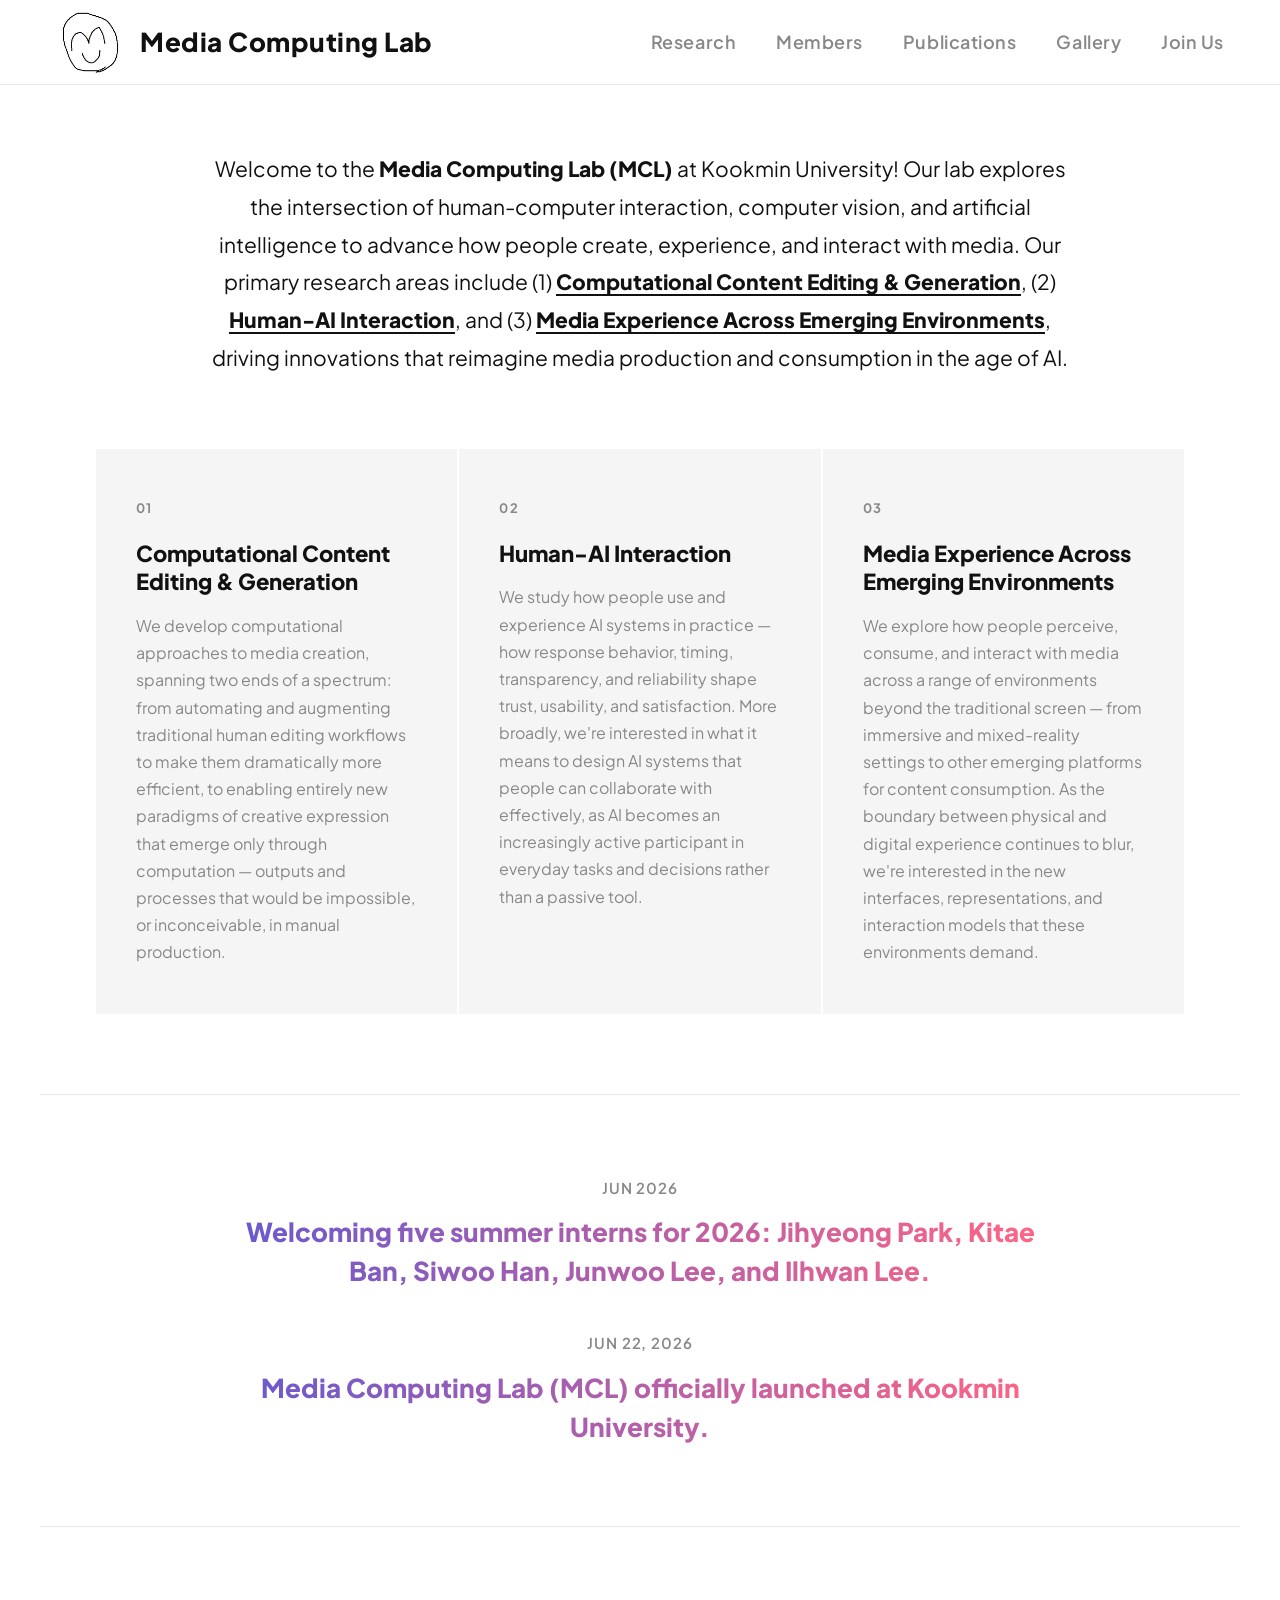
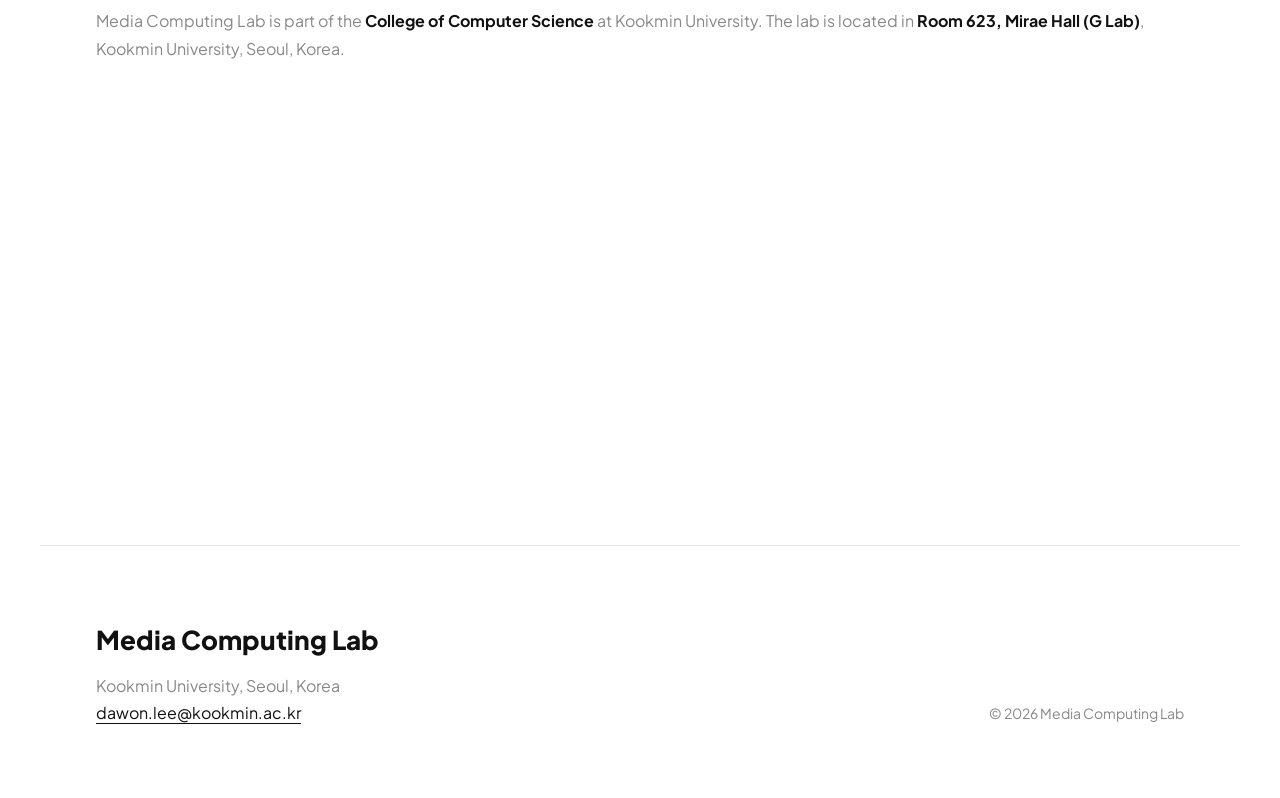
==== index.html @ 11001d32 "Revise welcome text and restructure research sections Updated the welcome text and research sections" ====
<!DOCTYPE html>
<html lang="en">
  <head>
      <meta charset="UTF-8">
      <meta name="viewport" content="width=device-width, initial-scale=1.0">
      <title>Media Computing Lab</title>
        <link rel="preconnect" href="https://fonts.googleapis.com">
        <link rel="preconnect" href="https://fonts.gstatic.com" crossorigin>
        <link href="https://fonts.googleapis.com/css2?family=Plus+Jakarta+Sans:ital,wght@0,300;0,400;0,500;0,700;0,800;1,400&display=swap" rel="stylesheet">
        <link rel="stylesheet" href="styles.css">
      </head>
      <body>

        <nav>
            <a href="index.html" class="nav-logo"><img src="logo.png" alt="Media Computing Lab logo">Media Computing Lab</a>
                <ul class="nav-links">
                      <li><a href="index.html">Research</a></li>
                          <li><a href="members.html">Members</a></li>
                              <li><a href="publications.html">Publications</a></li>
                                  <li><a href="gallery.html">Gallery</a></li>
                                      <li><a href="join.html">Join Us</a></li>
                                        </ul>
                                      </nav>
                                      
                                      <!-- RESEARCH -->
                                      <section id="research">
                                        <p class="welcome-text">Welcome to the <strong>Media Computing Lab (MCL)</strong> at Kookmin University! Our lab explores the intersection of human-computer interaction, computer vision, and artificial intelligence to advance how people create, experience, and interact with media. Our primary research areas include (1) <span class="area-title">Computational Content Editing &amp; Generation</span>, (2) <span class="area-title">Human-AI Interaction</span>, and (3) <span class="area-title">Media Experience Across Emerging Environments</span>, driving innovations that reimagine media production and consumption in the age of AI.</p>
                                          <div class="research-grid">
                                              <div class="research-card">
                                                    <p class="research-num">01</p>
                                                    <h2 class="research-title">Computational Content Editing &amp; Generation</h2>
                                                          <p class="research-desc">We develop computational approaches to media creation, spanning two ends of a spectrum: from automating and augmenting traditional human editing workflows to make them dramatically more efficient, to enabling entirely new paradigms of creative expression that emerge only through computation — outputs and processes that would be impossible, or inconceivable, in manual production.</p>
                                                        </div>
                                                        <div class="research-card">
                                                              <p class="research-num">02</p>
                                                              <h2 class="research-title">Human-AI Interaction</h2>
                                                                    <p class="research-desc">We study how people use and experience AI systems in practice — how response behavior, timing, transparency, and reliability shape trust, usability, and satisfaction. More broadly, we're interested in what it means to design AI systems that people can collaborate with effectively, as AI becomes an increasingly active participant in everyday tasks and decisions rather than a passive tool.</p>
                                                                  </div>
                                                                  <div class="research-card">
                                                                        <p class="research-num">03</p>
                                                                        <h2 class="research-title">Media Experience Across Emerging Environments</h2>
                                                                              <p class="research-desc">We explore how people perceive, consume, and interact with media across a range of environments beyond the traditional screen — from immersive and mixed-reality settings to other emerging platforms for content consumption. As the boundary between physical and digital experience continues to blur, we're interested in the new interfaces, representations, and interaction models that these environments demand.</p>
                                                                            </div>
                                                                          </div>
                                                                        </section>
                                                                        
                                                                        <!-- NEWS -->
                                                                        <section id="news">
                                                                          <ul class="news-list">
                                                                              <li class="news-item">
                                                                                <span class="news-date">Jun 2026</span>
                                                                                      <p class="news-text gradient-text">Welcoming five summer interns for 2026: Jihyeong Park, Kitae Ban, Siwoo Han, Junwoo Lee, and Ilhwan Lee.</p>
                                                                                    </li>
                                                                                    <li class="news-item">
                                                                                      <span class="news-date">Jun 22, 2026</span>
                                                                                            <p class="news-text gradient-text">Media Computing Lab (MCL) officially launched at Kookmin University.</p>
                                                                                          </li>
                                                                                        </ul>
                                                                                      </section>
                                                                                      
                                                                                      <!-- LAB INFO / MAP -->
                                                                                      <section id="lab-info">
                                                                                        <p class="lab-info-text">Media Computing Lab is part of the <strong>College of Computer Science</strong> at Kookmin University. The lab is located in <strong>Room 623, Mirae Hall (G Lab)</strong>, Kookmin University, Seoul, Korea.</p>
                                                                                          <iframe class="lab-map" src="https://www.google.com/maps?q=Kookmin+University+Mirae+Hall,+Seoul&amp;output=embed" loading="lazy" referrerpolicy="no-referrer-when-downgrade"></iframe>
                                                                                        </section>
                                                                                        
                                                                                        <!-- FOOTER / CONTACT -->
                                                                                        <footer id="contact">
                                                                                          <div class="footer-left">
                                                                                            <h2>Media Computing Lab</h2>
                                                                                                <p>Kookmin University, Seoul, Korea<br>
                                                                                                    <a href="mailto:dawon.lee@kookmin.ac.kr">dawon.lee@kookmin.ac.kr</a></p>
                                                                                                  </div>
                                                                                                  <div class="footer-right">
                                                                                                    <p>© 2026 Media Computing Lab</p>
                                                                                                      </div>
                                                                                                    </footer>
                                                                                                    
                                                                                                    </body>
                                                                                                    </html>
                                                                                                    </p></p></h2></strong></strong></li></li>
        </nav>
      </body></title>
  </head>
---- styles.css ----
*, *::before, *::after { box-sizing: border-box; margin: 0; padding: 0; }

:root {
          --black: #111;
          --gray: #888;
          --light-gray: #f5f5f5;
          --border: #e8e8e8;
          --white: #fff;
          --grad: linear-gradient(90deg, #6a5acd, #ff6584);
}

html { scroll-behavior: smooth; }

body {
          font-family: 'Plus Jakarta Sans', sans-serif;
          color: var(--black);
          background: var(--white);
          font-size: 18px;
          line-height: 1.7;
}

hr {
          border: none;
          border-top: 1px solid var(--border);
          margin: 0;
}

.gradient-text {
          background: var(--grad);
          -webkit-background-clip: text;
          background-clip: text;
          color: transparent;
}

/* NAV */
nav {
          position: fixed;
          top: 0; left: 0; right: 0;
          z-index: 100;
          background: rgba(255,255,255,0.92);
          backdrop-filter: blur(8px);
          border-bottom: 1px solid var(--border);
          padding: 8px 56px;
          display: flex;
          align-items: center;
          justify-content: space-between;
}

.nav-logo {
          display: flex;
          align-items: center;
          gap: 16px;
          font-weight: 800;
          font-size: 26px;
          letter-spacing: 0.02em;
          text-decoration: none;
          color: var(--black);
}

.nav-logo img {
          height: 68px;
          width: 68px;
          object-fit: contain;
          display: block;
}

.nav-links {
          display: flex;
          gap: 40px;
          list-style: none;
}

.nav-links a {
          text-decoration: none;
          color: var(--gray);
          font-size: 18px;
          font-weight: 600;
          letter-spacing: 0.03em;
          transition: color 0.2s;
}

.nav-links a:hover { color: var(--black); }

/* SECTIONS */
section {
          padding: 80px 56px;
          max-width: 1200px;
          margin: 0 auto;
}

section:first-of-type { padding-top: 150px; }

.section-label {
          font-size: 13px;
          font-weight: 700;
          letter-spacing: 0.14em;
          color: var(--gray);
          text-transform: uppercase;
          margin-bottom: 48px;
}

/* RESEARCH / WELCOME */
.welcome-text {
          font-size: 21px;
          color: var(--black);
          line-height: 1.8;
          max-width: 860px;
          margin: 0 auto 72px;
          text-align: center;
}

.welcome-text strong { font-weight: 800; }
.welcome-text .area-title { font-weight: 800; text-decoration: underline; text-underline-offset: 4px; }

.research-grid {
          display: grid;
          grid-template-columns: repeat(3, 1fr);
          gap: 2px;
}

.research-card {
          background: var(--light-gray);
          padding: 48px 40px;
}

.research-num {
          font-size: 13px;
          font-weight: 700;
          color: var(--gray);
          letter-spacing: 0.1em;
          margin-bottom: 20px;
}

.research-title {
          font-size: 22px;
          font-weight: 800;
          line-height: 1.3;
          margin-bottom: 16px;
}

.research-desc {
          font-size: 16px;
          color: var(--gray);
          line-height: 1.7;
}

/* NEWS */
#news { border-top: 1px solid var(--border); text-align: center; }

.news-list {
          list-style: none;
          display: flex;
          flex-direction: column;
          align-items: center;
          gap: 40px;
}

.news-item {
          max-width: 800px;
}

.news-date {
          display: block;
          color: var(--gray);
          font-size: 15px;
          font-weight: 600;
          letter-spacing: 0.06em;
          text-transform: uppercase;
          margin-bottom: 12px;
}

.news-text {
          font-size: 26px;
          font-weight: 800;
          line-height: 1.5;
}

/* PUBLICATIONS */
#publications { border-top: 1px solid var(--border); }

.pub-list { display: flex; flex-direction: column; gap: 0; }

.pub-item {
          display: grid;
          grid-template-columns: 300px 1fr;
          gap: 48px;
          padding: 48px 0;
          border-bottom: 1px solid var(--border);
          align-items: start;
}

.pub-img {
          width: 300px;
          height: 190px;
          object-fit: cover;
          background: var(--light-gray);
          display: block;
}

.pub-img-placeholder {
          width: 300px;
          height: 190px;
          background: var(--light-gray);
}

.pub-title {
          font-size: 21px;
          font-weight: 700;
          line-height: 1.4;
          margin-bottom: 12px;
}

.pub-title a {
          text-decoration: none;
          color: var(--black);
}

.pub-title a:hover { text-decoration: underline; }

.pub-authors {
          font-size: 16px;
          color: var(--gray);
          margin-bottom: 16px;
}

.pub-authors strong { color: var(--black); font-weight: 600; }

.pub-venue {
          font-size: 15px;
          font-weight: 800;
          letter-spacing: 0.06em;
          text-transform: uppercase;
          margin-bottom: 12px;
}

.pub-links { display: flex; gap: 12px; }

.pub-link {
          font-size: 14px;
          font-weight: 600;
          letter-spacing: 0.04em;
          color: var(--black);
          text-decoration: none;
          border-bottom: 1px solid var(--black);
          padding-bottom: 1px;
}

.pub-link:hover { opacity: 0.5; }

/* MEMBERS */
#members { border-top: 1px solid var(--border); }

.members-section-title {
          font-size: 15px;
          font-weight: 700;
          letter-spacing: 0.1em;
          text-transform: uppercase;
          color: var(--gray);
          margin-bottom: 32px;
}

.pi-card {
          display: flex;
          gap: 32px;
          align-items: flex-start;
          margin-bottom: 56px;
}

.member-photo {
          width: 160px;
          aspect-ratio: 1;
          background: var(--light-gray);
          flex-shrink: 0;
}

.member-photo img {
          width: 100%;
          height: 100%;
          object-fit: cover;
}

.pi-info .member-name { font-size: 24px; }
.pi-info .member-role { font-size: 16px; margin-bottom: 10px; }

.member-name {
          font-size: 18px;
          font-weight: 700;
          margin-bottom: 4px;
}

.member-role {
          font-size: 14px;
          color: var(--gray);
          margin-bottom: 8px;
}

.member-keyword {
          display: inline-block;
          font-size: 12px;
          font-weight: 700;
          letter-spacing: 0.04em;
          text-transform: uppercase;
          color: var(--black);
          background: var(--light-gray);
          padding: 4px 10px;
          margin-bottom: 10px;
}

.member-links {
          display: flex;
          flex-wrap: wrap;
          gap: 12px;
          font-size: 13px;
}

.member-links a {
          color: var(--black);
          text-decoration: none;
          border-bottom: 1px solid var(--black);
}

.member-links a:hover { opacity: 0.5; }

.members-hr { margin: 56px 0; }

.students-grid {
          display: grid;
          grid-template-columns: repeat(auto-fill, minmax(220px, 1fr));
          gap: 40px;
}

/* RECRUITING */
#recruiting { border-top: 1px solid var(--border); }

.recruit-text {
          font-size: 22px;
          line-height: 1.8;
          max-width: 700px;
}

.recruit-text a {
          color: var(--black);
          font-weight: 700;
          text-decoration: none;
          border-bottom: 2px solid var(--black);
}

.recruit-text a:hover { opacity: 0.5; }

/* GALLERY (event-based, centered) */
#gallery { border-top: 1px solid var(--border); }

.gallery-event {
          text-align: center;
          padding: 64px 0;
}

.gallery-event:first-child { padding-top: 0; }

.gallery-event-title {
          font-size: 26px;
          font-weight: 800;
          margin-bottom: 32px;
}

.gallery-event-photos {
          display: flex;
          justify-content: center;
          flex-wrap: wrap;
          gap: 16px;
          margin-bottom: 28px;
}

.gallery-event-photo {
          width: 260px;
          height: 190px;
          background: var(--light-gray);
          overflow: hidden;
}

.gallery-event-photo img {
          width: 100%;
          height: 100%;
          object-fit: cover;
          display: block;
}

.gallery-event-desc {
          font-size: 15px;
          color: var(--gray);
          max-width: 640px;
          margin: 0 auto;
          line-height: 1.7;
}

/* LAB INFO / MAP */
#lab-info { border-top: 1px solid var(--border); }

.lab-info-text {
          font-size: 16px;
          color: var(--gray);
          line-height: 1.8;
          margin-bottom: 32px;
}

.lab-info-text strong { color: var(--black); }

.lab-map {
          width: 100%;
          height: 360px;
          border: none;
          filter: grayscale(20%);
}

/* CONTACT / FOOTER */
footer {
          border-top: 1px solid var(--border);
          padding: 72px 56px;
          display: flex;
          justify-content: space-between;
          align-items: flex-end;
          max-width: 1200px;
          margin: 0 auto;
}

.footer-left h2 {
          font-size: 26px;
          font-weight: 800;
          margin-bottom: 10px;
}

.footer-left p {
          font-size: 16px;
          color: var(--gray);
          line-height: 1.7;
}

.footer-left a {
          color: var(--black);
          text-decoration: none;
          border-bottom: 1px solid var(--black);
}

.footer-right {
          font-size: 14px;
          color: var(--gray);
          text-align: right;
}

@media (max-width: 900px) {
          nav { padding: 6px 24px; }
          .nav-logo img { height: 52px; width: 52px; }
          .nav-logo { font-size: 20px; }
          .nav-links { gap: 20px; }
          .nav-links a { font-size: 15px; }
          section { padding: 64px 24px; }
          section:first-of-type { padding-top: 110px; }
          .research-grid { grid-template-columns: 1fr; }
          .pub-item { grid-template-columns: 1fr; }
          .pub-img, .pub-img-placeholder { width: 100%; height: 200px; }
          .pi-card { flex-direction: column; }
          .students-grid { grid-template-columns: repeat(2, 1fr); }
          .gallery-event-photo { width: 100%; max-width: 320px; height: 220px; }
          footer { flex-direction: column; gap: 24px; align-items: flex-start; }
          .footer-right { text-align: left; }
}
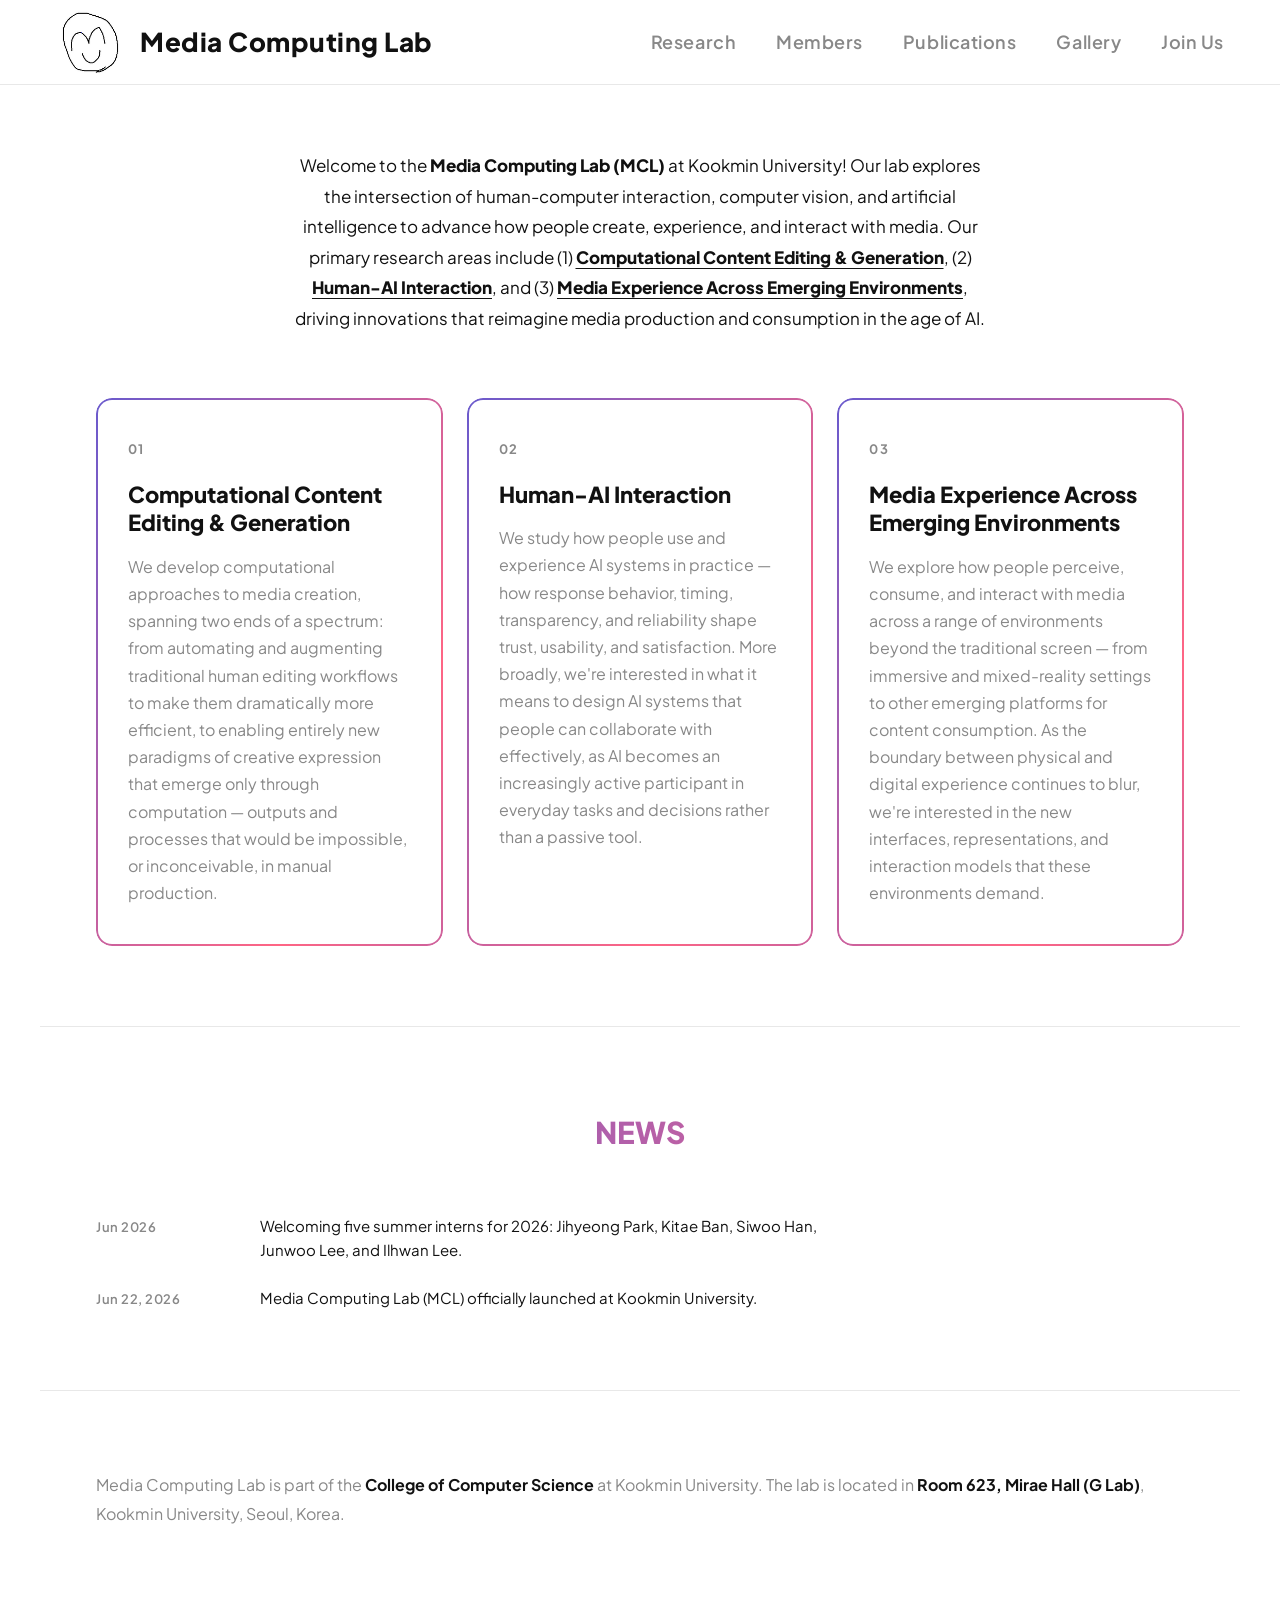
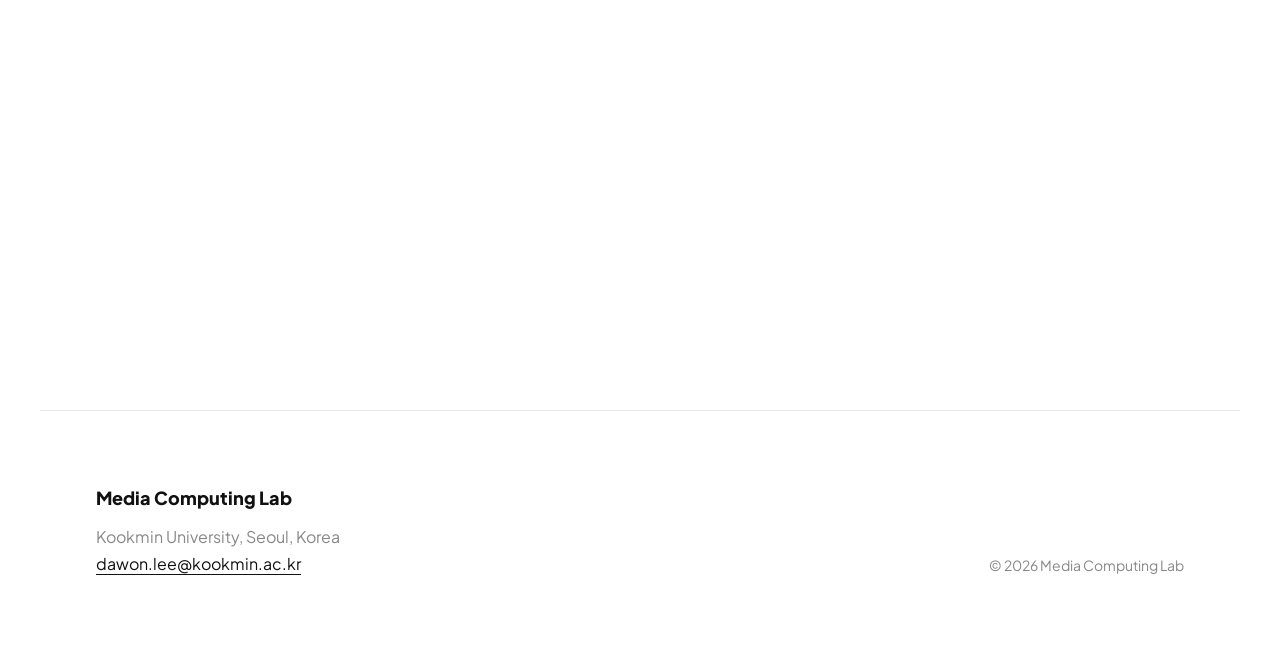
==== commit 834242d6: "Refactor navigation and update content structure" ====
--- a/index.html
+++ b/index.html
@@ -13,72 +13,77 @@
 
         <nav>
             <a href="index.html" class="nav-logo"><img src="logo.png" alt="Media Computing Lab logo">Media Computing Lab</a>
-                <ul class="nav-links">
-                      <li><a href="index.html">Research</a></li>
-                          <li><a href="members.html">Members</a></li>
-                              <li><a href="publications.html">Publications</a></li>
-                                  <li><a href="gallery.html">Gallery</a></li>
-                                      <li><a href="join.html">Join Us</a></li>
-                                        </ul>
-                                      </nav>
-                                      
-                                      <!-- RESEARCH -->
-                                      <section id="research">
-                                        <p class="welcome-text">Welcome to the <strong>Media Computing Lab (MCL)</strong> at Kookmin University! Our lab explores the intersection of human-computer interaction, computer vision, and artificial intelligence to advance how people create, experience, and interact with media. Our primary research areas include (1) <span class="area-title">Computational Content Editing &amp; Generation</span>, (2) <span class="area-title">Human-AI Interaction</span>, and (3) <span class="area-title">Media Experience Across Emerging Environments</span>, driving innovations that reimagine media production and consumption in the age of AI.</p>
-                                          <div class="research-grid">
-                                              <div class="research-card">
-                                                    <p class="research-num">01</p>
-                                                    <h2 class="research-title">Computational Content Editing &amp; Generation</h2>
-                                                          <p class="research-desc">We develop computational approaches to media creation, spanning two ends of a spectrum: from automating and augmenting traditional human editing workflows to make them dramatically more efficient, to enabling entirely new paradigms of creative expression that emerge only through computation — outputs and processes that would be impossible, or inconceivable, in manual production.</p>
-                                                        </div>
-                                                        <div class="research-card">
-                                                              <p class="research-num">02</p>
-                                                              <h2 class="research-title">Human-AI Interaction</h2>
-                                                                    <p class="research-desc">We study how people use and experience AI systems in practice — how response behavior, timing, transparency, and reliability shape trust, usability, and satisfaction. More broadly, we're interested in what it means to design AI systems that people can collaborate with effectively, as AI becomes an increasingly active participant in everyday tasks and decisions rather than a passive tool.</p>
-                                                                  </div>
-                                                                  <div class="research-card">
-                                                                        <p class="research-num">03</p>
-                                                                        <h2 class="research-title">Media Experience Across Emerging Environments</h2>
-                                                                              <p class="research-desc">We explore how people perceive, consume, and interact with media across a range of environments beyond the traditional screen — from immersive and mixed-reality settings to other emerging platforms for content consumption. As the boundary between physical and digital experience continues to blur, we're interested in the new interfaces, representations, and interaction models that these environments demand.</p>
-                                                                            </div>
-                                                                          </div>
-                                                                        </section>
-                                                                        
-                                                                        <!-- NEWS -->
-                                                                        <section id="news">
-                                                                          <ul class="news-list">
-                                                                              <li class="news-item">
-                                                                                <span class="news-date">Jun 2026</span>
-                                                                                      <p class="news-text gradient-text">Welcoming five summer interns for 2026: Jihyeong Park, Kitae Ban, Siwoo Han, Junwoo Lee, and Ilhwan Lee.</p>
-                                                                                    </li>
-                                                                                    <li class="news-item">
-                                                                                      <span class="news-date">Jun 22, 2026</span>
-                                                                                            <p class="news-text gradient-text">Media Computing Lab (MCL) officially launched at Kookmin University.</p>
-                                                                                          </li>
-                                                                                        </ul>
-                                                                                      </section>
-                                                                                      
-                                                                                      <!-- LAB INFO / MAP -->
-                                                                                      <section id="lab-info">
-                                                                                        <p class="lab-info-text">Media Computing Lab is part of the <strong>College of Computer Science</strong> at Kookmin University. The lab is located in <strong>Room 623, Mirae Hall (G Lab)</strong>, Kookmin University, Seoul, Korea.</p>
-                                                                                          <iframe class="lab-map" src="https://www.google.com/maps?q=Kookmin+University+Mirae+Hall,+Seoul&amp;output=embed" loading="lazy" referrerpolicy="no-referrer-when-downgrade"></iframe>
-                                                                                        </section>
-                                                                                        
-                                                                                        <!-- FOOTER / CONTACT -->
-                                                                                        <footer id="contact">
-                                                                                          <div class="footer-left">
-                                                                                            <h2>Media Computing Lab</h2>
-                                                                                                <p>Kookmin University, Seoul, Korea<br>
-                                                                                                    <a href="mailto:dawon.lee@kookmin.ac.kr">dawon.lee@kookmin.ac.kr</a></p>
-                                                                                                  </div>
-                                                                                                  <div class="footer-right">
-                                                                                                    <p>© 2026 Media Computing Lab</p>
-                                                                                                      </div>
-                                                                                                    </footer>
-                                                                                                    
-                                                                                                    </body>
-                                                                                                    </html>
-                                                                                                    </p></p></h2></strong></strong></li></li>
+                <button class="nav-toggle" id="navToggle" aria-label="Toggle menu">
+                      <span></span><span></span><span></span>
+                        </button>
+                        <ul class="nav-links" id="navLinks">
+                          <li><a href="index.html">Research</a></li>
+                              <li><a href="members.html">Members</a></li>
+                                  <li><a href="publications.html">Publications</a></li>
+                                      <li><a href="gallery.html">Gallery</a></li>
+                                          <li><a href="join.html">Join Us</a></li>
+                                            </ul>
+                                          </nav>
+                                          
+                                          <!-- RESEARCH -->
+                                          <section id="research">
+                                            <p class="welcome-text">Welcome to the <strong>Media Computing Lab (MCL)</strong> at Kookmin University! Our lab explores the intersection of human-computer interaction, computer vision, and artificial intelligence to advance how people create, experience, and interact with media. Our primary research areas include (1) <span class="area-title">Computational Content Editing &amp; Generation</span>, (2) <span class="area-title">Human-AI Interaction</span>, and (3) <span class="area-title">Media Experience Across Emerging Environments</span>, driving innovations that reimagine media production and consumption in the age of AI.</p>
+                                              <div class="research-grid">
+                                                  <div class="research-card">
+                                                        <p class="research-num">01</p>
+                                                        <h2 class="research-title">Computational Content Editing &amp; Generation</h2>
+                                                              <p class="research-desc">We develop computational approaches to media creation, spanning two ends of a spectrum: from automating and augmenting traditional human editing workflows to make them dramatically more efficient, to enabling entirely new paradigms of creative expression that emerge only through computation — outputs and processes that would be impossible, or inconceivable, in manual production.</p>
+                                                            </div>
+                                                            <div class="research-card">
+                                                                  <p class="research-num">02</p>
+                                                                  <h2 class="research-title">Human-AI Interaction</h2>
+                                                                        <p class="research-desc">We study how people use and experience AI systems in practice — how response behavior, timing, transparency, and reliability shape trust, usability, and satisfaction. More broadly, we're interested in what it means to design AI systems that people can collaborate with effectively, as AI becomes an increasingly active participant in everyday tasks and decisions rather than a passive tool.</p>
+                                                                      </div>
+                                                                      <div class="research-card">
+                                                                            <p class="research-num">03</p>
+                                                                            <h2 class="research-title">Media Experience Across Emerging Environments</h2>
+                                                                                  <p class="research-desc">We explore how people perceive, consume, and interact with media across a range of environments beyond the traditional screen — from immersive and mixed-reality settings to other emerging platforms for content consumption. As the boundary between physical and digital experience continues to blur, we're interested in the new interfaces, representations, and interaction models that these environments demand.</p>
+                                                                                </div>
+                                                                              </div>
+                                                                            </section>
+                                                                            
+                                                                            <!-- NEWS -->
+                                                                            <section id="news">
+                                                                              <p class="news-title gradient-text">NEWS</p>
+                                                                              <ul class="news-list">
+                                                                                  <li class="news-item">
+                                                                                    <span class="news-date">Jun 2026</span>
+                                                                                          <span class="news-text">Welcoming five summer interns for 2026: Jihyeong Park, Kitae Ban, Siwoo Han, Junwoo Lee, and Ilhwan Lee.</span>
+                                                                                              </li>
+                                                                                              <li class="news-item">
+                                                                                                <span class="news-date">Jun 22, 2026</span>
+                                                                                                      <span class="news-text">Media Computing Lab (MCL) officially launched at Kookmin University.</span>
+                                                                                                          </li>
+                                                                                                        </ul>
+                                                                                                      </section>
+                                                                                                      
+                                                                                                      <!-- LAB INFO / MAP -->
+                                                                                                      <section id="lab-info">
+                                                                                                        <p class="lab-info-text">Media Computing Lab is part of the <strong>College of Computer Science</strong> at Kookmin University. The lab is located in <strong>Room 623, Mirae Hall (G Lab)</strong>, Kookmin University, Seoul, Korea.</p>
+                                                                                                          <iframe class="lab-map" src="https://www.google.com/maps?q=37.6100021,126.9971053&amp;z=17&amp;output=embed" loading="lazy" referrerpolicy="no-referrer-when-downgrade"></iframe>
+                                                                                                        </section>
+                                                                                                        
+                                                                                                        <!-- FOOTER / CONTACT -->
+                                                                                                        <footer id="contact">
+                                                                                                          <div class="footer-left">
+                                                                                                            <h2>Media Computing Lab</h2>
+                                                                                                                <p>Kookmin University, Seoul, Korea<br>
+                                                                                                                    <a href="mailto:dawon.lee@kookmin.ac.kr">dawon.lee@kookmin.ac.kr</a></p>
+                                                                                                                  </div>
+                                                                                                                  <div class="footer-right">
+                                                                                                                    <p>© 2026 Media Computing Lab</p>
+                                                                                                                      </div>
+                                                                                                                    </footer>
+                                                                                                                    
+                                                                                                                    <script src="scripts.js"></script>
+  </body>
+  </html>
+  </p></p></h2></strong></strong></li></li></span></span>
         </nav>
       </body></title>
   </head>
--- a/styles.css
+++ b/styles.css
@@ -1,178 +1,237 @@
 *, *::before, *::after { box-sizing: border-box; margin: 0; padding: 0; }
 
 :root {
-          --black: #111;
-          --gray: #888;
-          --light-gray: #f5f5f5;
-          --border: #e8e8e8;
-          --white: #fff;
-          --grad: linear-gradient(90deg, #6a5acd, #ff6584);
+              --black: #111;
+              --gray: #888;
+              --light-gray: #f5f5f5;
+              --border: #e8e8e8;
+              --white: #fff;
+              --grad: linear-gradient(90deg, #6a5acd, #ff6584);
 }
 
 html { scroll-behavior: smooth; }
 
 body {
-          font-family: 'Plus Jakarta Sans', sans-serif;
-          color: var(--black);
-          background: var(--white);
-          font-size: 18px;
-          line-height: 1.7;
+              font-family: 'Plus Jakarta Sans', sans-serif;
+              color: var(--black);
+              background: var(--white);
+              font-size: 18px;
+              line-height: 1.7;
 }
 
 hr {
-          border: none;
-          border-top: 1px solid var(--border);
-          margin: 0;
+              border: none;
+              border-top: 1px solid var(--border);
+              margin: 0;
 }
 
 .gradient-text {
-          background: var(--grad);
-          -webkit-background-clip: text;
-          background-clip: text;
-          color: transparent;
+              background: var(--grad);
+              -webkit-background-clip: text;
+              background-clip: text;
+              color: transparent;
 }
 
 /* NAV */
 nav {
-          position: fixed;
-          top: 0; left: 0; right: 0;
-          z-index: 100;
-          background: rgba(255,255,255,0.92);
-          backdrop-filter: blur(8px);
-          border-bottom: 1px solid var(--border);
-          padding: 8px 56px;
-          display: flex;
-          align-items: center;
-          justify-content: space-between;
+              position: fixed;
+              top: 0; left: 0; right: 0;
+              z-index: 100;
+              background: rgba(255,255,255,0.92);
+              backdrop-filter: blur(8px);
+              border-bottom: 1px solid var(--border);
+              padding: 8px 56px;
+              display: flex;
+              align-items: center;
+              justify-content: space-between;
 }
 
 .nav-logo {
-          display: flex;
-          align-items: center;
-          gap: 16px;
-          font-weight: 800;
-          font-size: 26px;
-          letter-spacing: 0.02em;
-          text-decoration: none;
-          color: var(--black);
+              display: flex;
+              align-items: center;
+              gap: 16px;
+              font-weight: 800;
+              font-size: 26px;
+              letter-spacing: 0.02em;
+              text-decoration: none;
+              color: var(--black);
 }
 
 .nav-logo img {
-          height: 68px;
-          width: 68px;
-          object-fit: contain;
-          display: block;
+              height: 68px;
+              width: 68px;
+              object-fit: contain;
+              display: block;
 }
 
 .nav-links {
-          display: flex;
-          gap: 40px;
-          list-style: none;
+              display: flex;
+              gap: 40px;
+              list-style: none;
 }
 
 .nav-links a {
-          text-decoration: none;
-          color: var(--gray);
-          font-size: 18px;
-          font-weight: 600;
-          letter-spacing: 0.03em;
-          transition: color 0.2s;
+              text-decoration: none;
+              color: var(--gray);
+              font-size: 18px;
+              font-weight: 600;
+              letter-spacing: 0.03em;
+              transition: color 0.2s;
 }
 
 .nav-links a:hover { color: var(--black); }
+
+.nav-toggle {
+              display: none;
+              flex-direction: column;
+              justify-content: center;
+              gap: 6px;
+              width: 36px;
+              height: 36px;
+              background: none;
+              border: none;
+              cursor: pointer;
+              padding: 0;
+}
+
+.nav-toggle span {
+              display: block;
+              width: 100%;
+              height: 3px;
+              background: var(--black);
+              border-radius: 2px;
+              transition: transform 0.25s, opacity 0.25s;
+}
+
+.nav-toggle.active span:nth-child(1) { transform: translateY(9px) rotate(45deg); }
+.nav-toggle.active span:nth-child(2) { opacity: 0; }
+.nav-toggle.active span:nth-child(3) { transform: translateY(-9px) rotate(-45deg); }
 
 /* SECTIONS */
 section {
-          padding: 80px 56px;
-          max-width: 1200px;
-          margin: 0 auto;
+              padding: 80px 56px;
+              max-width: 1200px;
+              margin: 0 auto;
 }
 
 section:first-of-type { padding-top: 150px; }
 
 .section-label {
-          font-size: 13px;
-          font-weight: 700;
-          letter-spacing: 0.14em;
-          color: var(--gray);
-          text-transform: uppercase;
-          margin-bottom: 48px;
+              font-size: 13px;
+              font-weight: 700;
+              letter-spacing: 0.14em;
+              color: var(--gray);
+              text-transform: uppercase;
+              margin-bottom: 48px;
 }
 
 /* RESEARCH / WELCOME */
 .welcome-text {
-          font-size: 21px;
-          color: var(--black);
-          line-height: 1.8;
-          max-width: 860px;
-          margin: 0 auto 72px;
-          text-align: center;
+              font-size: 17px;
+              color: var(--black);
+              line-height: 1.8;
+              max-width: 700px;
+              margin: 0 auto 64px;
+              text-align: center;
 }
 
 .welcome-text strong { font-weight: 800; }
 .welcome-text .area-title { font-weight: 800; text-decoration: underline; text-underline-offset: 4px; }
 
 .research-grid {
-          display: grid;
-          grid-template-columns: repeat(3, 1fr);
-          gap: 2px;
+              display: grid;
+              grid-template-columns: repeat(3, 1fr);
+              gap: 24px;
 }
 
 .research-card {
-          background: var(--light-gray);
-          padding: 48px 40px;
+              position: relative;
+              background: var(--white);
+              border-radius: 16px;
+              padding: 40px 32px;
+              z-index: 1;
+}
+
+.research-card::before {
+              content: "";
+              position: absolute;
+              inset: 0;
+              border-radius: inherit;
+              padding: 2px;
+              background: linear-gradient(120deg, #6a5acd, #ff6584, #6a5acd, #ffb347, #6a5acd);
+              background-size: 300% 300%;
+              animation: gradientMove 6s ease infinite;
+              -webkit-mask: linear-gradient(#fff 0 0) content-box, linear-gradient(#fff 0 0);
+              -webkit-mask-composite: xor;
+              mask-composite: exclude;
+              z-index: -1;
+}
+
+@keyframes gradientMove {
+              0% { background-position: 0% 50%; }
+              50% { background-position: 100% 50%; }
+              100% { background-position: 0% 50%; }
 }
 
 .research-num {
-          font-size: 13px;
-          font-weight: 700;
-          color: var(--gray);
-          letter-spacing: 0.1em;
-          margin-bottom: 20px;
+              font-size: 13px;
+              font-weight: 700;
+              color: var(--gray);
+              letter-spacing: 0.1em;
+              margin-bottom: 20px;
 }
 
 .research-title {
-          font-size: 22px;
-          font-weight: 800;
-          line-height: 1.3;
-          margin-bottom: 16px;
+              font-size: 22px;
+              font-weight: 800;
+              line-height: 1.3;
+              margin-bottom: 16px;
 }
 
 .research-desc {
-          font-size: 16px;
-          color: var(--gray);
-          line-height: 1.7;
+              font-size: 16px;
+              color: var(--gray);
+              line-height: 1.7;
 }
 
 /* NEWS */
-#news { border-top: 1px solid var(--border); text-align: center; }
+#news { border-top: 1px solid var(--border); }
+
+.news-title {
+              text-align: center;
+              font-size: 30px;
+              font-weight: 800;
+              margin-bottom: 56px;
+}
 
 .news-list {
-          list-style: none;
-          display: flex;
-          flex-direction: column;
-          align-items: center;
-          gap: 40px;
+              list-style: none;
+              display: flex;
+              flex-direction: column;
+              gap: 24px;
+              max-width: 760px;
 }
 
 .news-item {
-          max-width: 800px;
+              display: grid;
+              grid-template-columns: 140px 1fr;
+              gap: 24px;
+              align-items: baseline;
 }
 
 .news-date {
-          display: block;
-          color: var(--gray);
-          font-size: 15px;
-          font-weight: 600;
-          letter-spacing: 0.06em;
-          text-transform: uppercase;
-          margin-bottom: 12px;
+              font-size: 13px;
+              font-weight: 600;
+              letter-spacing: 0.04em;
+              color: var(--gray);
+              white-space: nowrap;
 }
 
 .news-text {
-          font-size: 26px;
-          font-weight: 800;
-          line-height: 1.5;
+              font-size: 15px;
+              font-weight: 400;
+              color: var(--black);
+              line-height: 1.6;
 }
 
 /* PUBLICATIONS */
@@ -181,68 +240,68 @@
 .pub-list { display: flex; flex-direction: column; gap: 0; }
 
 .pub-item {
-          display: grid;
-          grid-template-columns: 300px 1fr;
-          gap: 48px;
-          padding: 48px 0;
-          border-bottom: 1px solid var(--border);
-          align-items: start;
+              display: grid;
+              grid-template-columns: 300px 1fr;
+              gap: 48px;
+              padding: 48px 0;
+              border-bottom: 1px solid var(--border);
+              align-items: start;
 }
 
 .pub-img {
-          width: 300px;
-          height: 190px;
-          object-fit: cover;
-          background: var(--light-gray);
-          display: block;
+              width: 300px;
+              height: 190px;
+              object-fit: cover;
+              background: var(--light-gray);
+              display: block;
 }
 
 .pub-img-placeholder {
-          width: 300px;
-          height: 190px;
-          background: var(--light-gray);
+              width: 300px;
+              height: 190px;
+              background: var(--light-gray);
 }
 
 .pub-title {
-          font-size: 21px;
-          font-weight: 700;
-          line-height: 1.4;
-          margin-bottom: 12px;
+              font-size: 21px;
+              font-weight: 700;
+              line-height: 1.4;
+              margin-bottom: 12px;
 }
 
 .pub-title a {
-          text-decoration: none;
-          color: var(--black);
+              text-decoration: none;
+              color: var(--black);
 }
 
 .pub-title a:hover { text-decoration: underline; }
 
 .pub-authors {
-          font-size: 16px;
-          color: var(--gray);
-          margin-bottom: 16px;
+              font-size: 16px;
+              color: var(--gray);
+              margin-bottom: 16px;
 }
 
 .pub-authors strong { color: var(--black); font-weight: 600; }
 
 .pub-venue {
-          font-size: 15px;
-          font-weight: 800;
-          letter-spacing: 0.06em;
-          text-transform: uppercase;
-          margin-bottom: 12px;
+              font-size: 15px;
+              font-weight: 800;
+              letter-spacing: 0.06em;
+              text-transform: uppercase;
+              margin-bottom: 12px;
 }
 
 .pub-links { display: flex; gap: 12px; }
 
 .pub-link {
-          font-size: 14px;
-          font-weight: 600;
-          letter-spacing: 0.04em;
-          color: var(--black);
-          text-decoration: none;
-          border-bottom: 1px solid var(--black);
-          padding-bottom: 1px;
+              font-size: 14px;
+              font-weight: 600;
+              letter-spacing: 0.04em;
+              color: var(--black);
+              text-decoration: none;
+              border-bottom: 1px solid var(--black);
+              padding-bottom: 1px;
 }
 
 .pub-link:hover { opacity: 0.5; }
@@ -251,98 +310,107 @@
 #members { border-top: 1px solid var(--border); }
 
 .members-section-title {
-          font-size: 15px;
-          font-weight: 700;
-          letter-spacing: 0.1em;
-          text-transform: uppercase;
-          color: var(--gray);
-          margin-bottom: 32px;
+              font-size: 15px;
+              font-weight: 700;
+              letter-spacing: 0.1em;
+              text-transform: uppercase;
+              color: var(--gray);
+              margin-bottom: 32px;
 }
 
 .pi-card {
-          display: flex;
-          gap: 32px;
-          align-items: flex-start;
-          margin-bottom: 56px;
+              display: flex;
+              gap: 32px;
+              align-items: flex-start;
+              margin-bottom: 56px;
 }
 
 .member-photo {
-          width: 160px;
-          aspect-ratio: 1;
-          background: var(--light-gray);
-          flex-shrink: 0;
+              width: 160px;
+              aspect-ratio: 1;
+              background: var(--light-gray);
+              flex-shrink: 0;
 }
 
 .member-photo img {
-          width: 100%;
-          height: 100%;
-          object-fit: cover;
+              width: 100%;
+              height: 100%;
+              object-fit: cover;
 }
 
 .pi-info .member-name { font-size: 24px; }
 .pi-info .member-role { font-size: 16px; margin-bottom: 10px; }
 
 .member-name {
-          font-size: 18px;
-          font-weight: 700;
-          margin-bottom: 4px;
+              font-size: 18px;
+              font-weight: 700;
+              margin-bottom: 4px;
 }
 
 .member-role {
-          font-size: 14px;
-          color: var(--gray);
-          margin-bottom: 8px;
-}
-
-.member-keyword {
-          display: inline-block;
-          font-size: 12px;
-          font-weight: 700;
-          letter-spacing: 0.04em;
-          text-transform: uppercase;
-          color: var(--black);
-          background: var(--light-gray);
-          padding: 4px 10px;
-          margin-bottom: 10px;
+              font-size: 14px;
+              color: var(--gray);
+              margin-bottom: 8px;
 }
 
 .member-links {
-          display: flex;
-          flex-wrap: wrap;
-          gap: 12px;
-          font-size: 13px;
+              display: flex;
+              flex-wrap: wrap;
+              gap: 12px;
+              font-size: 13px;
 }
 
 .member-links a {
-          color: var(--black);
-          text-decoration: none;
-          border-bottom: 1px solid var(--black);
+              color: var(--black);
+              text-decoration: none;
+              border-bottom: 1px solid var(--black);
 }
 
 .member-links a:hover { opacity: 0.5; }
 
 .members-hr { margin: 56px 0; }
 
-.students-grid {
-          display: grid;
-          grid-template-columns: repeat(auto-fill, minmax(220px, 1fr));
-          gap: 40px;
-}
+.researchers-grid {
+              display: grid;
+              grid-template-columns: repeat(2, 1fr);
+              gap: 40px 56px;
+}
+
+.researcher-card {
+              display: flex;
+              gap: 20px;
+              align-items: flex-start;
+}
+
+.researcher-card .member-photo {
+              width: 110px;
+              height: 110px;
+}
+
+.researcher-bullets {
+              padding-left: 18px;
+              font-size: 14px;
+              color: var(--gray);
+              line-height: 1.7;
+              margin-top: 8px;
+}
+
+.researcher-bullets li { margin-bottom: 4px; }
 
 /* RECRUITING */
 #recruiting { border-top: 1px solid var(--border); }
 
 .recruit-text {
-          font-size: 22px;
-          line-height: 1.8;
-          max-width: 700px;
+              font-size: 16px;
+              line-height: 1.8;
+              max-width: 700px;
 }
 
 .recruit-text a {
-          color: var(--black);
-          font-weight: 700;
-          text-decoration: none;
-          border-bottom: 2px solid var(--black);
+              color: var(--black);
+              font-weight: 700;
+              text-decoration: none;
+              border-bottom: 2px solid var(--black);
 }
 
 .recruit-text a:hover { opacity: 0.5; }
@@ -351,116 +419,140 @@
 #gallery { border-top: 1px solid var(--border); }
 
 .gallery-event {
-          text-align: center;
-          padding: 64px 0;
+              text-align: center;
+              padding: 64px 0;
 }
 
 .gallery-event:first-child { padding-top: 0; }
 
 .gallery-event-title {
-          font-size: 26px;
-          font-weight: 800;
-          margin-bottom: 32px;
+              font-size: 19px;
+              font-weight: 800;
+              margin-bottom: 32px;
 }
 
 .gallery-event-photos {
-          display: flex;
-          justify-content: center;
-          flex-wrap: wrap;
-          gap: 16px;
-          margin-bottom: 28px;
+              display: flex;
+              justify-content: center;
+              flex-wrap: wrap;
+              gap: 16px;
+              margin-bottom: 28px;
 }
 
 .gallery-event-photo {
-          width: 260px;
-          height: 190px;
-          background: var(--light-gray);
-          overflow: hidden;
+              width: 260px;
+              height: 190px;
+              background: var(--light-gray);
+              overflow: hidden;
 }
 
 .gallery-event-photo img {
-          width: 100%;
-          height: 100%;
-          object-fit: cover;
-          display: block;
+              width: 100%;
+              height: 100%;
+              object-fit: cover;
+              display: block;
 }
 
 .gallery-event-desc {
-          font-size: 15px;
-          color: var(--gray);
-          max-width: 640px;
-          margin: 0 auto;
-          line-height: 1.7;
+              font-size: 15px;
+              color: var(--gray);
+              max-width: 640px;
+              margin: 0 auto;
+              line-height: 1.7;
 }
 
 /* LAB INFO / MAP */
 #lab-info { border-top: 1px solid var(--border); }
 
 .lab-info-text {
-          font-size: 16px;
-          color: var(--gray);
-          line-height: 1.8;
-          margin-bottom: 32px;
+              font-size: 16px;
+              color: var(--gray);
+              line-height: 1.8;
+              margin-bottom: 32px;
 }
 
 .lab-info-text strong { color: var(--black); }
 
 .lab-map {
-          width: 100%;
-          height: 360px;
-          border: none;
-          filter: grayscale(20%);
+              width: 100%;
+              height: 360px;
+              border: none;
+              filter: grayscale(20%);
 }
 
 /* CONTACT / FOOTER */
 footer {
-          border-top: 1px solid var(--border);
-          padding: 72px 56px;
-          display: flex;
-          justify-content: space-between;
-          align-items: flex-end;
-          max-width: 1200px;
-          margin: 0 auto;
+              border-top: 1px solid var(--border);
+              padding: 72px 56px;
+              display: flex;
+              justify-content: space-between;
+              align-items: flex-end;
+              max-width: 1200px;
+              margin: 0 auto;
 }
 
 .footer-left h2 {
-          font-size: 26px;
-          font-weight: 800;
-          margin-bottom: 10px;
+              font-size: 18px;
+              font-weight: 800;
+              margin-bottom: 10px;
 }
 
 .footer-left p {
-          font-size: 16px;
-          color: var(--gray);
-          line-height: 1.7;
+              font-size: 16px;
+              color: var(--gray);
+              line-height: 1.7;
 }
 
 .footer-left a {
-          color: var(--black);
-          text-decoration: none;
-          border-bottom: 1px solid var(--black);
+              color: var(--black);
+              text-decoration: none;
+              border-bottom: 1px solid var(--black);
 }
 
 .footer-right {
-          font-size: 14px;
-          color: var(--gray);
-          text-align: right;
-}
-
+              font-size: 14px;
+              color: var(--gray);
+              text-align: right;
+}
+
+/* MOBILE */
 @media (max-width: 900px) {
-          nav { padding: 6px 24px; }
-          .nav-logo img { height: 52px; width: 52px; }
-          .nav-logo { font-size: 20px; }
-          .nav-links { gap: 20px; }
-          .nav-links a { font-size: 15px; }
-          section { padding: 64px 24px; }
-          section:first-of-type { padding-top: 110px; }
-          .research-grid { grid-template-columns: 1fr; }
-          .pub-item { grid-template-columns: 1fr; }
-          .pub-img, .pub-img-placeholder { width: 100%; height: 200px; }
-          .pi-card { flex-direction: column; }
-          .students-grid { grid-template-columns: repeat(2, 1fr); }
-          .gallery-event-photo { width: 100%; max-width: 320px; height: 220px; }
-          footer { flex-direction: column; gap: 24px; align-items: flex-start; }
-          .footer-right { text-align: left; }
-}
+              nav { height: 64px; padding: 0 20px; }
+              .nav-logo img { height: 44px; width: 44px; }
+              .nav-logo { font-size: 18px; gap: 10px; }
+
+  .nav-toggle { display: flex; }
+
+  .nav-links {
+                  display: none;
+                  position: fixed;
+                  top: 64px;
+                  left: 0;
+                  right: 0;
+                  bottom: 0;
+                  background: var(--white);
+                  flex-direction: column;
+                  align-items: center;
+                  justify-content: flex-start;
+                  gap: 28px;
+                  padding: 40px 0;
+                  overflow-y: auto;
+                  border-top: 1px solid var(--border);
+  }
+
+  .nav-links.open { display: flex; }
+
+  .nav-links a { font-size: 20px; }
+
+  section { padding: 64px 24px; }
+              section:first-of-type { padding-top: 100px; }
+              .research-grid { grid-template-columns: 1fr; }
+              .pub-item { grid-template-columns: 1fr; }
+              .pub-img, .pub-img-placeholder { width: 100%; height: 200px; }
+              .pi-card { flex-direction: column; }
+              .researchers-grid { grid-template-columns: 1fr; }
+              .news-item { grid-template-columns: 1fr; gap: 6px; }
+              .gallery-event-photo { width: 100%; max-width: 320px; height: 220px; }
+              footer { flex-direction: column; gap: 24px; align-items: flex-start; }
+              .footer-right { text-align: left; }
+}
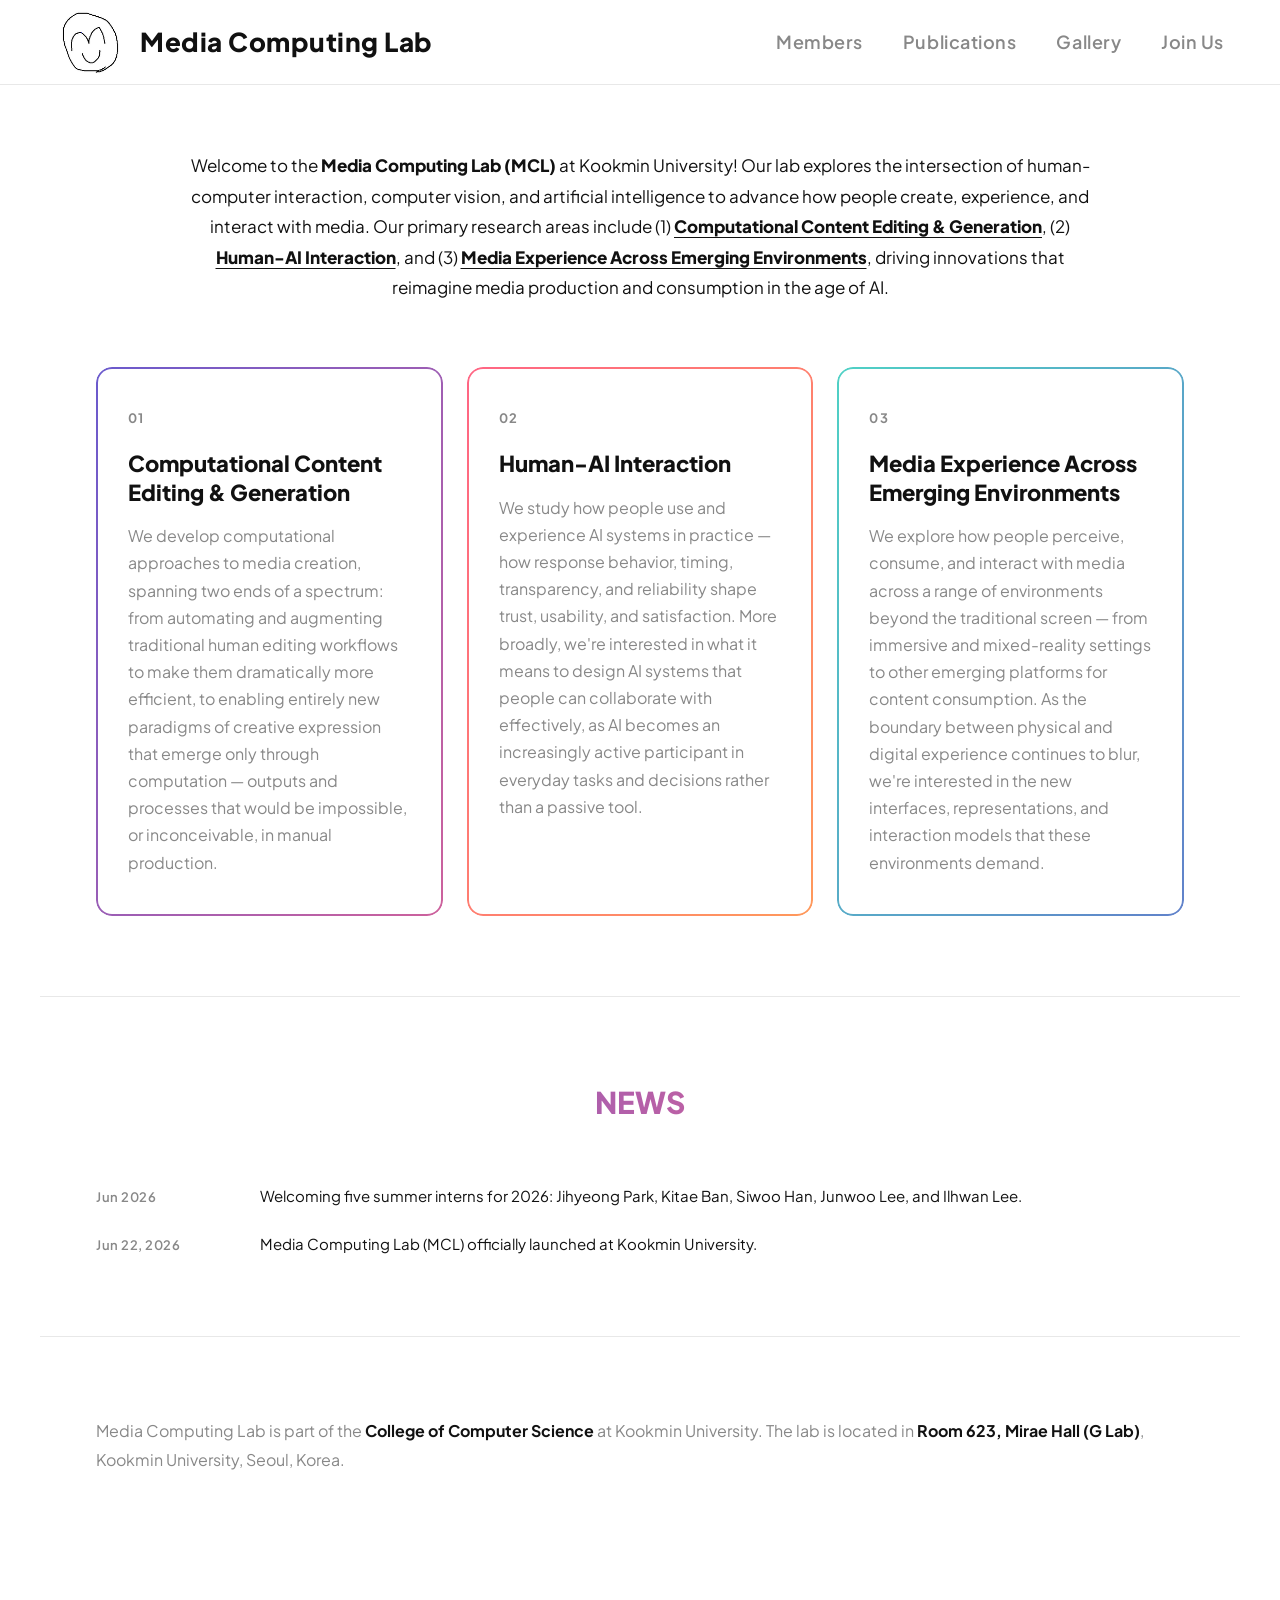
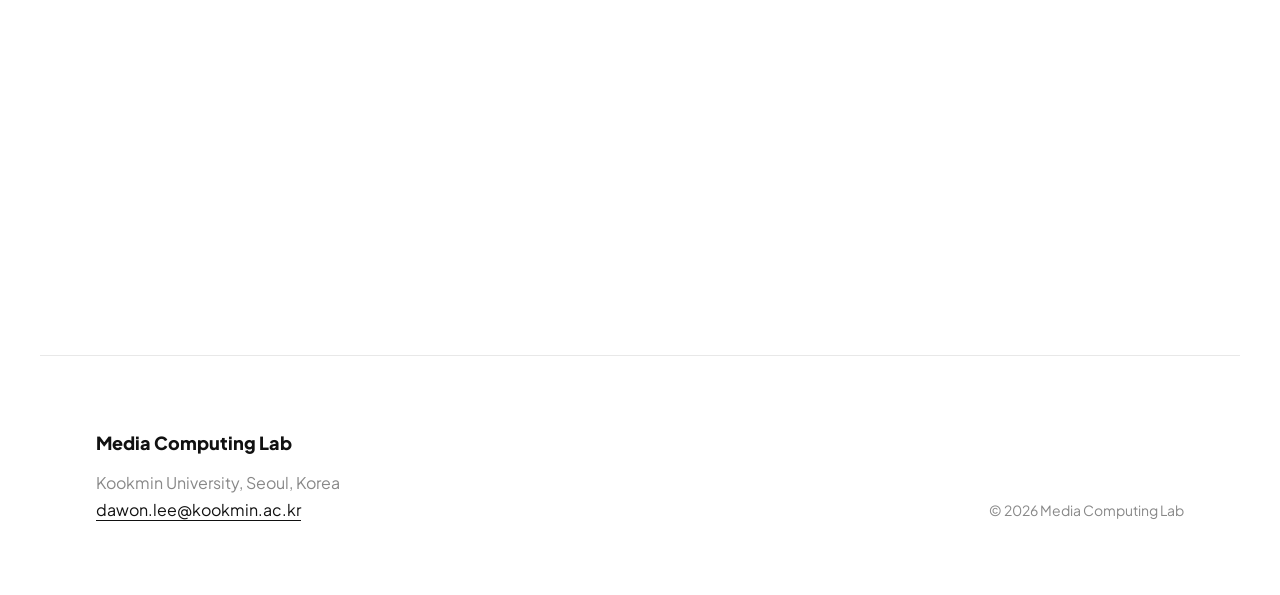
==== commit a557a965: "Update navigation and research section in index.html" ====
--- a/index.html
+++ b/index.html
@@ -17,70 +17,69 @@
                       <span></span><span></span><span></span>
                         </button>
                         <ul class="nav-links" id="navLinks">
-                          <li><a href="index.html">Research</a></li>
-                              <li><a href="members.html">Members</a></li>
-                                  <li><a href="publications.html">Publications</a></li>
-                                      <li><a href="gallery.html">Gallery</a></li>
-                                          <li><a href="join.html">Join Us</a></li>
-                                            </ul>
-                                          </nav>
-                                          
-                                          <!-- RESEARCH -->
-                                          <section id="research">
-                                            <p class="welcome-text">Welcome to the <strong>Media Computing Lab (MCL)</strong> at Kookmin University! Our lab explores the intersection of human-computer interaction, computer vision, and artificial intelligence to advance how people create, experience, and interact with media. Our primary research areas include (1) <span class="area-title">Computational Content Editing &amp; Generation</span>, (2) <span class="area-title">Human-AI Interaction</span>, and (3) <span class="area-title">Media Experience Across Emerging Environments</span>, driving innovations that reimagine media production and consumption in the age of AI.</p>
-                                              <div class="research-grid">
-                                                  <div class="research-card">
-                                                        <p class="research-num">01</p>
-                                                        <h2 class="research-title">Computational Content Editing &amp; Generation</h2>
-                                                              <p class="research-desc">We develop computational approaches to media creation, spanning two ends of a spectrum: from automating and augmenting traditional human editing workflows to make them dramatically more efficient, to enabling entirely new paradigms of creative expression that emerge only through computation — outputs and processes that would be impossible, or inconceivable, in manual production.</p>
-                                                            </div>
-                                                            <div class="research-card">
-                                                                  <p class="research-num">02</p>
-                                                                  <h2 class="research-title">Human-AI Interaction</h2>
-                                                                        <p class="research-desc">We study how people use and experience AI systems in practice — how response behavior, timing, transparency, and reliability shape trust, usability, and satisfaction. More broadly, we're interested in what it means to design AI systems that people can collaborate with effectively, as AI becomes an increasingly active participant in everyday tasks and decisions rather than a passive tool.</p>
-                                                                      </div>
-                                                                      <div class="research-card">
-                                                                            <p class="research-num">03</p>
-                                                                            <h2 class="research-title">Media Experience Across Emerging Environments</h2>
-                                                                                  <p class="research-desc">We explore how people perceive, consume, and interact with media across a range of environments beyond the traditional screen — from immersive and mixed-reality settings to other emerging platforms for content consumption. As the boundary between physical and digital experience continues to blur, we're interested in the new interfaces, representations, and interaction models that these environments demand.</p>
-                                                                                </div>
-                                                                              </div>
-                                                                            </section>
-                                                                            
-                                                                            <!-- NEWS -->
-                                                                            <section id="news">
-                                                                              <p class="news-title gradient-text">NEWS</p>
-                                                                              <ul class="news-list">
-                                                                                  <li class="news-item">
-                                                                                    <span class="news-date">Jun 2026</span>
-                                                                                          <span class="news-text">Welcoming five summer interns for 2026: Jihyeong Park, Kitae Ban, Siwoo Han, Junwoo Lee, and Ilhwan Lee.</span>
-                                                                                              </li>
-                                                                                              <li class="news-item">
-                                                                                                <span class="news-date">Jun 22, 2026</span>
-                                                                                                      <span class="news-text">Media Computing Lab (MCL) officially launched at Kookmin University.</span>
-                                                                                                          </li>
-                                                                                                        </ul>
-                                                                                                      </section>
-                                                                                                      
-                                                                                                      <!-- LAB INFO / MAP -->
-                                                                                                      <section id="lab-info">
-                                                                                                        <p class="lab-info-text">Media Computing Lab is part of the <strong>College of Computer Science</strong> at Kookmin University. The lab is located in <strong>Room 623, Mirae Hall (G Lab)</strong>, Kookmin University, Seoul, Korea.</p>
-                                                                                                          <iframe class="lab-map" src="https://www.google.com/maps?q=37.6100021,126.9971053&amp;z=17&amp;output=embed" loading="lazy" referrerpolicy="no-referrer-when-downgrade"></iframe>
-                                                                                                        </section>
-                                                                                                        
-                                                                                                        <!-- FOOTER / CONTACT -->
-                                                                                                        <footer id="contact">
-                                                                                                          <div class="footer-left">
-                                                                                                            <h2>Media Computing Lab</h2>
-                                                                                                                <p>Kookmin University, Seoul, Korea<br>
-                                                                                                                    <a href="mailto:dawon.lee@kookmin.ac.kr">dawon.lee@kookmin.ac.kr</a></p>
+                          <li><a href="members.html">Members</a></li>
+                              <li><a href="publications.html">Publications</a></li>
+                                  <li><a href="gallery.html">Gallery</a></li>
+                                      <li><a href="join.html">Join Us</a></li>
+                                        </ul>
+                                      </nav>
+                                      
+                                      <!-- RESEARCH -->
+                                      <section id="research">
+                                        <p class="welcome-text">Welcome to the <strong>Media Computing Lab (MCL)</strong> at Kookmin University! Our lab explores the intersection of human-computer interaction, computer vision, and artificial intelligence to advance how people create, experience, and interact with media. Our primary research areas include (1) <span class="area-title">Computational Content Editing &amp; Generation</span>, (2) <span class="area-title">Human-AI Interaction</span>, and (3) <span class="area-title">Media Experience Across Emerging Environments</span>, driving innovations that reimagine media production and consumption in the age of AI.</p>
+                                          <div class="research-grid">
+                                              <div class="research-card">
+                                                    <p class="research-num">01</p>
+                                                    <h2 class="research-title">Computational Content Editing &amp; Generation</h2>
+                                                          <p class="research-desc">We develop computational approaches to media creation, spanning two ends of a spectrum: from automating and augmenting traditional human editing workflows to make them dramatically more efficient, to enabling entirely new paradigms of creative expression that emerge only through computation — outputs and processes that would be impossible, or inconceivable, in manual production.</p>
+                                                        </div>
+                                                        <div class="research-card">
+                                                              <p class="research-num">02</p>
+                                                              <h2 class="research-title">Human-AI Interaction</h2>
+                                                                    <p class="research-desc">We study how people use and experience AI systems in practice — how response behavior, timing, transparency, and reliability shape trust, usability, and satisfaction. More broadly, we're interested in what it means to design AI systems that people can collaborate with effectively, as AI becomes an increasingly active participant in everyday tasks and decisions rather than a passive tool.</p>
+                                                                  </div>
+                                                                  <div class="research-card">
+                                                                        <p class="research-num">03</p>
+                                                                        <h2 class="research-title">Media Experience Across Emerging Environments</h2>
+                                                                              <p class="research-desc">We explore how people perceive, consume, and interact with media across a range of environments beyond the traditional screen — from immersive and mixed-reality settings to other emerging platforms for content consumption. As the boundary between physical and digital experience continues to blur, we're interested in the new interfaces, representations, and interaction models that these environments demand.</p>
+                                                                            </div>
+                                                                          </div>
+                                                                        </section>
+                                                                        
+                                                                        <!-- NEWS -->
+                                                                        <section id="news">
+                                                                          <p class="news-title gradient-text">NEWS</p>
+                                                                          <ul class="news-list">
+                                                                              <li class="news-item">
+                                                                                <span class="news-date">Jun 2026</span>
+                                                                                      <span class="news-text">Welcoming five summer interns for 2026: Jihyeong Park, Kitae Ban, Siwoo Han, Junwoo Lee, and Ilhwan Lee.</span>
+                                                                                          </li>
+                                                                                          <li class="news-item">
+                                                                                            <span class="news-date">Jun 22, 2026</span>
+                                                                                                  <span class="news-text">Media Computing Lab (MCL) officially launched at Kookmin University.</span>
+                                                                                                      </li>
+                                                                                                    </ul>
+                                                                                                  </section>
+                                                                                                  
+                                                                                                  <!-- LAB INFO / MAP -->
+                                                                                                  <section id="lab-info">
+                                                                                                    <p class="lab-info-text">Media Computing Lab is part of the <strong>College of Computer Science</strong> at Kookmin University. The lab is located in <strong>Room 623, Mirae Hall (G Lab)</strong>, Kookmin University, Seoul, Korea.</p>
+                                                                                                      <iframe class="lab-map" src="https://www.google.com/maps?q=37.6100021,126.9971053&amp;z=17&amp;output=embed" loading="lazy" referrerpolicy="no-referrer-when-downgrade"></iframe>
+                                                                                                    </section>
+                                                                                                    
+                                                                                                    <!-- FOOTER / CONTACT -->
+                                                                                                    <footer id="contact">
+                                                                                                      <div class="footer-left">
+                                                                                                        <h2>Media Computing Lab</h2>
+                                                                                                            <p>Kookmin University, Seoul, Korea<br>
+                                                                                                                <a href="mailto:dawon.lee@kookmin.ac.kr">dawon.lee@kookmin.ac.kr</a></p>
+                                                                                                              </div>
+                                                                                                              <div class="footer-right">
+                                                                                                                <p>© 2026 Media Computing Lab</p>
                                                                                                                   </div>
-                                                                                                                  <div class="footer-right">
-                                                                                                                    <p>© 2026 Media Computing Lab</p>
-                                                                                                                      </div>
-                                                                                                                    </footer>
-                                                                                                                    
-                                                                                                                    <script src="scripts.js"></script>
+                                                                                                                </footer>
+                                                                                                                
+                                                                                                                <script src="scripts.js"></script>
   </body>
   </html>
   </p></p></h2></strong></strong></li></li></span></span>
--- a/styles.css
+++ b/styles.css
@@ -1,106 +1,106 @@
 *, *::before, *::after { box-sizing: border-box; margin: 0; padding: 0; }
 
 :root {
-              --black: #111;
-              --gray: #888;
-              --light-gray: #f5f5f5;
-              --border: #e8e8e8;
-              --white: #fff;
-              --grad: linear-gradient(90deg, #6a5acd, #ff6584);
+    --black: #111;
+    --gray: #888;
+    --light-gray: #f5f5f5;
+    --border: #e8e8e8;
+    --white: #fff;
+    --grad: linear-gradient(90deg, #6a5acd, #ff6584);
 }
 
 html { scroll-behavior: smooth; }
 
 body {
-              font-family: 'Plus Jakarta Sans', sans-serif;
-              color: var(--black);
-              background: var(--white);
-              font-size: 18px;
-              line-height: 1.7;
+    font-family: 'Plus Jakarta Sans', sans-serif;
+    color: var(--black);
+    background: var(--white);
+    font-size: 18px;
+    line-height: 1.7;
 }
 
 hr {
-              border: none;
-              border-top: 1px solid var(--border);
-              margin: 0;
+    border: none;
+    border-top: 1px solid var(--border);
+    margin: 0;
 }
 
 .gradient-text {
-              background: var(--grad);
-              -webkit-background-clip: text;
-              background-clip: text;
-              color: transparent;
+    background: var(--grad);
+    -webkit-background-clip: text;
+    background-clip: text;
+    color: transparent;
 }
 
 /* NAV */
 nav {
-              position: fixed;
-              top: 0; left: 0; right: 0;
-              z-index: 100;
-              background: rgba(255,255,255,0.92);
-              backdrop-filter: blur(8px);
-              border-bottom: 1px solid var(--border);
-              padding: 8px 56px;
-              display: flex;
-              align-items: center;
-              justify-content: space-between;
+    position: fixed;
+    top: 0; left: 0; right: 0;
+    z-index: 100;
+    background: rgba(255,255,255,0.92);
+    backdrop-filter: blur(8px);
+    border-bottom: 1px solid var(--border);
+    padding: 8px 56px;
+    display: flex;
+    align-items: center;
+    justify-content: space-between;
 }
 
 .nav-logo {
-              display: flex;
-              align-items: center;
-              gap: 16px;
-              font-weight: 800;
-              font-size: 26px;
-              letter-spacing: 0.02em;
-              text-decoration: none;
-              color: var(--black);
+    display: flex;
+    align-items: center;
+    gap: 16px;
+    font-weight: 800;
+    font-size: 26px;
+    letter-spacing: 0.02em;
+    text-decoration: none;
+    color: var(--black);
 }
 
 .nav-logo img {
-              height: 68px;
-              width: 68px;
-              object-fit: contain;
-              display: block;
+    height: 68px;
+    width: 68px;
+    object-fit: contain;
+    display: block;
 }
 
 .nav-links {
-              display: flex;
-              gap: 40px;
-              list-style: none;
+    display: flex;
+    gap: 40px;
+    list-style: none;
 }
 
 .nav-links a {
-              text-decoration: none;
-              color: var(--gray);
-              font-size: 18px;
-              font-weight: 600;
-              letter-spacing: 0.03em;
-              transition: color 0.2s;
+    text-decoration: none;
+    color: var(--gray);
+    font-size: 18px;
+    font-weight: 600;
+    letter-spacing: 0.03em;
+    transition: color 0.2s;
 }
 
 .nav-links a:hover { color: var(--black); }
 
 .nav-toggle {
-              display: none;
-              flex-direction: column;
-              justify-content: center;
-              gap: 6px;
-              width: 36px;
-              height: 36px;
-              background: none;
-              border: none;
-              cursor: pointer;
-              padding: 0;
+    display: none;
+    flex-direction: column;
+    justify-content: center;
+    gap: 6px;
+    width: 36px;
+    height: 36px;
+    background: none;
+    border: none;
+    cursor: pointer;
+    padding: 0;
 }
 
 .nav-toggle span {
-              display: block;
-              width: 100%;
-              height: 3px;
-              background: var(--black);
-              border-radius: 2px;
-              transition: transform 0.25s, opacity 0.25s;
+    display: block;
+    width: 100%;
+    height: 3px;
+    background: var(--black);
+    border-radius: 2px;
+    transition: transform 0.25s, opacity 0.25s;
 }
 
 .nav-toggle.active span:nth-child(1) { transform: translateY(9px) rotate(45deg); }
@@ -109,129 +109,144 @@
 
 /* SECTIONS */
 section {
-              padding: 80px 56px;
-              max-width: 1200px;
-              margin: 0 auto;
+    padding: 80px 56px;
+    max-width: 1200px;
+    margin: 0 auto;
 }
 
 section:first-of-type { padding-top: 150px; }
 
 .section-label {
-              font-size: 13px;
-              font-weight: 700;
-              letter-spacing: 0.14em;
-              color: var(--gray);
-              text-transform: uppercase;
-              margin-bottom: 48px;
+    font-size: 13px;
+    font-weight: 700;
+    letter-spacing: 0.14em;
+    color: var(--gray);
+    text-transform: uppercase;
+    margin-bottom: 48px;
 }
 
 /* RESEARCH / WELCOME */
 .welcome-text {
-              font-size: 17px;
-              color: var(--black);
-              line-height: 1.8;
-              max-width: 700px;
-              margin: 0 auto 64px;
-              text-align: center;
+    font-size: 17px;
+    color: var(--black);
+    line-height: 1.8;
+    max-width: 920px;
+    margin: 0 auto 64px;
+    text-align: center;
 }
 
 .welcome-text strong { font-weight: 800; }
 .welcome-text .area-title { font-weight: 800; text-decoration: underline; text-underline-offset: 4px; }
 
 .research-grid {
-              display: grid;
-              grid-template-columns: repeat(3, 1fr);
-              gap: 24px;
+    display: grid;
+    grid-template-columns: repeat(3, 1fr);
+    gap: 24px;
 }
 
 .research-card {
-              position: relative;
-              background: var(--white);
-              border-radius: 16px;
-              padding: 40px 32px;
-              z-index: 1;
+    position: relative;
+    background: var(--white);
+    border-radius: 16px;
+    padding: 40px 32px;
+    z-index: 1;
 }
 
 .research-card::before {
-              content: "";
-              position: absolute;
-              inset: 0;
-              border-radius: inherit;
-              padding: 2px;
-              background: linear-gradient(120deg, #6a5acd, #ff6584, #6a5acd, #ffb347, #6a5acd);
-              background-size: 300% 300%;
-              animation: gradientMove 6s ease infinite;
-              -webkit-mask: linear-gradient(#fff 0 0) content-box, linear-gradient(#fff 0 0);
-              -webkit-mask-composite: xor;
-              mask-composite: exclude;
-              z-index: -1;
+    content: "";
+    position: absolute;
+    inset: 0;
+    border-radius: inherit;
+    padding: 2px;
+    background-size: 300% 300%;
+    animation: gradientMove 3.5s ease infinite;
+    -webkit-mask: linear-gradient(#fff 0 0) content-box, linear-gradient(#fff 0 0);
+    -webkit-mask-composite: xor;
+    mask-composite: exclude;
+    z-index: -1;
+}
+
+.research-card:nth-child(1)::before {
+    background-image: linear-gradient(120deg, #6a5acd, #ff6584, #6a5acd);
+    animation-delay: 0s;
+}
+
+.research-card:nth-child(2)::before {
+    background-image: linear-gradient(120deg, #ff6584, #ffb347, #ff6584);
+    animation-delay: -1.2s;
+    animation-direction: reverse;
+}
+
+.research-card:nth-child(3)::before {
+    background-image: linear-gradient(120deg, #4fd1c5, #6a5acd, #4fd1c5);
+    animation-delay: -2.4s;
 }
 
 @keyframes gradientMove {
-              0% { background-position: 0% 50%; }
-              50% { background-position: 100% 50%; }
-              100% { background-position: 0% 50%; }
+    0% { background-position: 0% 50%; }
+    50% { background-position: 100% 50%; }
+    100% { background-position: 0% 50%; }
 }
 
 .research-num {
-              font-size: 13px;
-              font-weight: 700;
-              color: var(--gray);
-              letter-spacing: 0.1em;
-              margin-bottom: 20px;
+    font-size: 13px;
+    font-weight: 700;
+    color: var(--gray);
+    letter-spacing: 0.1em;
+    margin-bottom: 20px;
 }
 
 .research-title {
-              font-size: 22px;
-              font-weight: 800;
-              line-height: 1.3;
-              margin-bottom: 16px;
+    font-size: 22px;
+    font-weight: 800;
+    line-height: 1.3;
+    margin-bottom: 16px;
 }
 
 .research-desc {
-              font-size: 16px;
-              color: var(--gray);
-              line-height: 1.7;
+    font-size: 16px;
+    color: var(--gray);
+    line-height: 1.7;
 }
 
 /* NEWS */
 #news { border-top: 1px solid var(--border); }
 
 .news-title {
-              text-align: center;
-              font-size: 30px;
-              font-weight: 800;
-              margin-bottom: 56px;
+    text-align: center;
+    font-size: 30px;
+    font-weight: 800;
+    margin-bottom: 56px;
 }
 
 .news-list {
-              list-style: none;
-              display: flex;
-              flex-direction: column;
-              gap: 24px;
-              max-width: 760px;
+    list-style: none;
+    display: flex;
+    flex-direction: column;
+    gap: 24px;
+    width: 100%;
 }
 
 .news-item {
-              display: grid;
-              grid-template-columns: 140px 1fr;
-              gap: 24px;
-              align-items: baseline;
+    display: grid;
+    grid-template-columns: 140px 1fr;
+    gap: 24px;
+    align-items: baseline;
 }
 
 .news-date {
-              font-size: 13px;
-              font-weight: 600;
-              letter-spacing: 0.04em;
-              color: var(--gray);
-              white-space: nowrap;
+    font-size: 13px;
+    font-weight: 600;
+    letter-spacing: 0.04em;
+    color: var(--gray);
+    white-space: nowrap;
 }
 
 .news-text {
-              font-size: 15px;
-              font-weight: 400;
-              color: var(--black);
-              line-height: 1.6;
+    font-size: 15px;
+    font-weight: 400;
+    color: var(--black);
+    line-height: 1.6;
 }
 
 /* PUBLICATIONS */
@@ -240,68 +255,68 @@
 .pub-list { display: flex; flex-direction: column; gap: 0; }
 
 .pub-item {
-              display: grid;
-              grid-template-columns: 300px 1fr;
-              gap: 48px;
-              padding: 48px 0;
-              border-bottom: 1px solid var(--border);
-              align-items: start;
+    display: grid;
+    grid-template-columns: 300px 1fr;
+    gap: 48px;
+    padding: 48px 0;
+    border-bottom: 1px solid var(--border);
+    align-items: start;
 }
 
 .pub-img {
-              width: 300px;
-              height: 190px;
-              object-fit: cover;
-              background: var(--light-gray);
-              display: block;
+    width: 300px;
+    height: 190px;
+    object-fit: cover;
+    background: var(--light-gray);
+    display: block;
 }
 
 .pub-img-placeholder {
-              width: 300px;
-              height: 190px;
-              background: var(--light-gray);
+    width: 300px;
+    height: 190px;
+    background: var(--light-gray);
 }
 
 .pub-title {
-              font-size: 21px;
-              font-weight: 700;
-              line-height: 1.4;
-              margin-bottom: 12px;
+    font-size: 21px;
+    font-weight: 700;
+    line-height: 1.4;
+    margin-bottom: 12px;
 }
 
 .pub-title a {
-              text-decoration: none;
-              color: var(--black);
+    text-decoration: none;
+    color: var(--black);
 }
 
 .pub-title a:hover { text-decoration: underline; }
 
 .pub-authors {
-              font-size: 16px;
-              color: var(--gray);
-              margin-bottom: 16px;
+    font-size: 16px;
+    color: var(--gray);
+    margin-bottom: 16px;
 }
 
 .pub-authors strong { color: var(--black); font-weight: 600; }
 
 .pub-venue {
-              font-size: 15px;
-              font-weight: 800;
-              letter-spacing: 0.06em;
-              text-transform: uppercase;
-              margin-bottom: 12px;
+    font-size: 15px;
+    font-weight: 800;
+    letter-spacing: 0.06em;
+    text-transform: uppercase;
+    margin-bottom: 12px;
 }
 
 .pub-links { display: flex; gap: 12px; }
 
 .pub-link {
-              font-size: 14px;
-              font-weight: 600;
-              letter-spacing: 0.04em;
-              color: var(--black);
-              text-decoration: none;
-              border-bottom: 1px solid var(--black);
-              padding-bottom: 1px;
+    font-size: 14px;
+    font-weight: 600;
+    letter-spacing: 0.04em;
+    color: var(--black);
+    text-decoration: none;
+    border-bottom: 1px solid var(--black);
+    padding-bottom: 1px;
 }
 
 .pub-link:hover { opacity: 0.5; }
@@ -310,60 +325,59 @@
 #members { border-top: 1px solid var(--border); }
 
 .members-section-title {
-              font-size: 15px;
-              font-weight: 700;
-              letter-spacing: 0.1em;
-              text-transform: uppercase;
-              color: var(--gray);
-              margin-bottom: 32px;
+    font-size: 15px;
+    font-weight: 700;
+    letter-spacing: 0.1em;
+    text-transform: uppercase;
+    color: var(--gray);
+    margin-bottom: 32px;
 }
 
 .pi-card {
-              display: flex;
-              gap: 32px;
-              align-items: flex-start;
-              margin-bottom: 56px;
+    display: flex;
+    gap: 32px;
+    align-items: flex-start;
+    margin-bottom: 56px;
 }
 
 .member-photo {
-              width: 160px;
-              aspect-ratio: 1;
-              background: var(--light-gray);
-              flex-shrink: 0;
+    width: 160px;
+    aspect-ratio: 1;
+    background: var(--light-gray);
+    flex-shrink: 0;
 }
 
 .member-photo img {
-              width: 100%;
-              height: 100%;
-              object-fit: cover;
+    width: 100%;
+    height: 100%;
+    object-fit: cover;
 }
 
 .pi-info .member-name { font-size: 24px; }
 .pi-info .member-role { font-size: 16px; margin-bottom: 10px; }
 
 .member-name {
-              font-size: 18px;
-              font-weight: 700;
-              margin-bottom: 4px;
+    font-size: 18px;
+    font-weight: 700;
+    margin-bottom: 4px;
 }
 
 .member-role {
-              font-size: 14px;
-              color: var(--gray);
-              margin-bottom: 8px;
+    font-size: 14px;
+    color: var(--gray);
+    margin-bottom: 8px;
 }
 
 .member-links {
-              display: flex;
-              flex-wrap: wrap;
-              gap: 12px;
-              font-size: 13px;
+    display: flex;
+    flex-wrap: wrap;
+    gap: 12px;
+    font-size: 13px;
 }
 
 .member-links a {
-              color: var(--black);
-              text-decoration: none;
-              border-bottom: 1px solid var(--black);
+    color: var(--black);
+    text-decoration: none;
 }
 
 .member-links a:hover { opacity: 0.5; }
@@ -371,28 +385,28 @@
 .members-hr { margin: 56px 0; }
 
 .researchers-grid {
-              display: grid;
-              grid-template-columns: repeat(2, 1fr);
-              gap: 40px 56px;
+    display: grid;
+    grid-template-columns: repeat(2, 1fr);
+    gap: 40px 56px;
 }
 
 .researcher-card {
-              display: flex;
-              gap: 20px;
-              align-items: flex-start;
+    display: flex;
+    gap: 20px;
+    align-items: flex-start;
 }
 
 .researcher-card .member-photo {
-              width: 110px;
-              height: 110px;
+    width: 110px;
+    height: 110px;
 }
 
 .researcher-bullets {
-              padding-left: 18px;
-              font-size: 14px;
-              color: var(--gray);
-              line-height: 1.7;
-              margin-top: 8px;
+    padding-left: 18px;
+    font-size: 14px;
+    color: var(--gray);
+    line-height: 1.7;
+    margin-top: 8px;
 }
 
 .researcher-bullets li { margin-bottom: 4px; }
@@ -401,16 +415,16 @@
 #recruiting { border-top: 1px solid var(--border); }
 
 .recruit-text {
-              font-size: 16px;
-              line-height: 1.8;
-              max-width: 700px;
+    font-size: 16px;
+    line-height: 1.8;
+    max-width: 900px;
 }
 
 .recruit-text a {
-              color: var(--black);
-              font-weight: 700;
-              text-decoration: none;
-              border-bottom: 2px solid var(--black);
+    color: var(--black);
+    font-weight: 700;
+    text-decoration: none;
+    border-bottom: 2px solid var(--black);
 }
 
 .recruit-text a:hover { opacity: 0.5; }
@@ -419,125 +433,125 @@
 #gallery { border-top: 1px solid var(--border); }
 
 .gallery-event {
-              text-align: center;
-              padding: 64px 0;
+    text-align: center;
+    padding: 64px 0;
 }
 
 .gallery-event:first-child { padding-top: 0; }
 
 .gallery-event-title {
-              font-size: 19px;
-              font-weight: 800;
-              margin-bottom: 32px;
+    font-size: 19px;
+    font-weight: 800;
+    margin-bottom: 32px;
 }
 
 .gallery-event-photos {
-              display: flex;
-              justify-content: center;
-              flex-wrap: wrap;
-              gap: 16px;
-              margin-bottom: 28px;
+    display: flex;
+    justify-content: center;
+    flex-wrap: wrap;
+    gap: 16px;
+    margin-bottom: 28px;
 }
 
 .gallery-event-photo {
-              width: 260px;
-              height: 190px;
-              background: var(--light-gray);
-              overflow: hidden;
+    width: 260px;
+    height: 190px;
+    background: var(--light-gray);
+    overflow: hidden;
 }
 
 .gallery-event-photo img {
-              width: 100%;
-              height: 100%;
-              object-fit: cover;
-              display: block;
+    width: 100%;
+    height: 100%;
+    object-fit: cover;
+    display: block;
 }
 
 .gallery-event-desc {
-              font-size: 15px;
-              color: var(--gray);
-              max-width: 640px;
-              margin: 0 auto;
-              line-height: 1.7;
+    font-size: 15px;
+    color: var(--gray);
+    max-width: 640px;
+    margin: 0 auto;
+    line-height: 1.7;
 }
 
 /* LAB INFO / MAP */
 #lab-info { border-top: 1px solid var(--border); }
 
 .lab-info-text {
-              font-size: 16px;
-              color: var(--gray);
-              line-height: 1.8;
-              margin-bottom: 32px;
+    font-size: 16px;
+    color: var(--gray);
+    line-height: 1.8;
+    margin-bottom: 32px;
 }
 
 .lab-info-text strong { color: var(--black); }
 
 .lab-map {
-              width: 100%;
-              height: 360px;
-              border: none;
-              filter: grayscale(20%);
+    width: 100%;
+    height: 360px;
+    border: none;
+    filter: grayscale(20%);
 }
 
 /* CONTACT / FOOTER */
 footer {
-              border-top: 1px solid var(--border);
-              padding: 72px 56px;
-              display: flex;
-              justify-content: space-between;
-              align-items: flex-end;
-              max-width: 1200px;
-              margin: 0 auto;
+    border-top: 1px solid var(--border);
+    padding: 72px 56px;
+    display: flex;
+    justify-content: space-between;
+    align-items: flex-end;
+    max-width: 1200px;
+    margin: 0 auto;
 }
 
 .footer-left h2 {
-              font-size: 18px;
-              font-weight: 800;
-              margin-bottom: 10px;
+    font-size: 18px;
+    font-weight: 800;
+    margin-bottom: 10px;
 }
 
 .footer-left p {
-              font-size: 16px;
-              color: var(--gray);
-              line-height: 1.7;
+    font-size: 16px;
+    color: var(--gray);
+    line-height: 1.7;
 }
 
 .footer-left a {
-              color: var(--black);
-              text-decoration: none;
-              border-bottom: 1px solid var(--black);
+    color: var(--black);
+    text-decoration: none;
+    border-bottom: 1px solid var(--black);
 }
 
 .footer-right {
-              font-size: 14px;
-              color: var(--gray);
-              text-align: right;
+    font-size: 14px;
+    color: var(--gray);
+    text-align: right;
 }
 
 /* MOBILE */
 @media (max-width: 900px) {
-              nav { height: 64px; padding: 0 20px; }
-              .nav-logo img { height: 44px; width: 44px; }
-              .nav-logo { font-size: 18px; gap: 10px; }
+    nav { height: 64px; padding: 0 20px; }
+    .nav-logo img { height: 44px; width: 44px; }
+    .nav-logo { font-size: 18px; gap: 10px; }
 
   .nav-toggle { display: flex; }
 
   .nav-links {
-                  display: none;
-                  position: fixed;
-                  top: 64px;
-                  left: 0;
-                  right: 0;
-                  bottom: 0;
-                  background: var(--white);
-                  flex-direction: column;
-                  align-items: center;
-                  justify-content: flex-start;
-                  gap: 28px;
-                  padding: 40px 0;
-                  overflow-y: auto;
-                  border-top: 1px solid var(--border);
+        display: none;
+        position: fixed;
+        top: 64px;
+        left: 0;
+        right: 0;
+        bottom: 0;
+        background: var(--white);
+        flex-direction: column;
+        align-items: center;
+        justify-content: flex-start;
+        gap: 28px;
+        padding: 40px 0;
+        overflow-y: auto;
+        border-top: 1px solid var(--border);
   }
 
   .nav-links.open { display: flex; }
@@ -545,14 +559,14 @@
   .nav-links a { font-size: 20px; }
 
   section { padding: 64px 24px; }
-              section:first-of-type { padding-top: 100px; }
-              .research-grid { grid-template-columns: 1fr; }
-              .pub-item { grid-template-columns: 1fr; }
-              .pub-img, .pub-img-placeholder { width: 100%; height: 200px; }
-              .pi-card { flex-direction: column; }
-              .researchers-grid { grid-template-columns: 1fr; }
-              .news-item { grid-template-columns: 1fr; gap: 6px; }
-              .gallery-event-photo { width: 100%; max-width: 320px; height: 220px; }
-              footer { flex-direction: column; gap: 24px; align-items: flex-start; }
-              .footer-right { text-align: left; }
-}
+    section:first-of-type { padding-top: 100px; }
+    .research-grid { grid-template-columns: 1fr; }
+    .pub-item { grid-template-columns: 1fr; }
+    .pub-img, .pub-img-placeholder { width: 100%; height: 200px; }
+    .pi-card { flex-direction: column; }
+    .researchers-grid { grid-template-columns: 1fr; }
+    .news-item { grid-template-columns: 1fr; gap: 6px; }
+    .gallery-event-photo { width: 100%; max-width: 320px; height: 220px; }
+    footer { flex-direction: column; gap: 24px; align-items: flex-start; }
+    .footer-right { text-align: left; }
+}
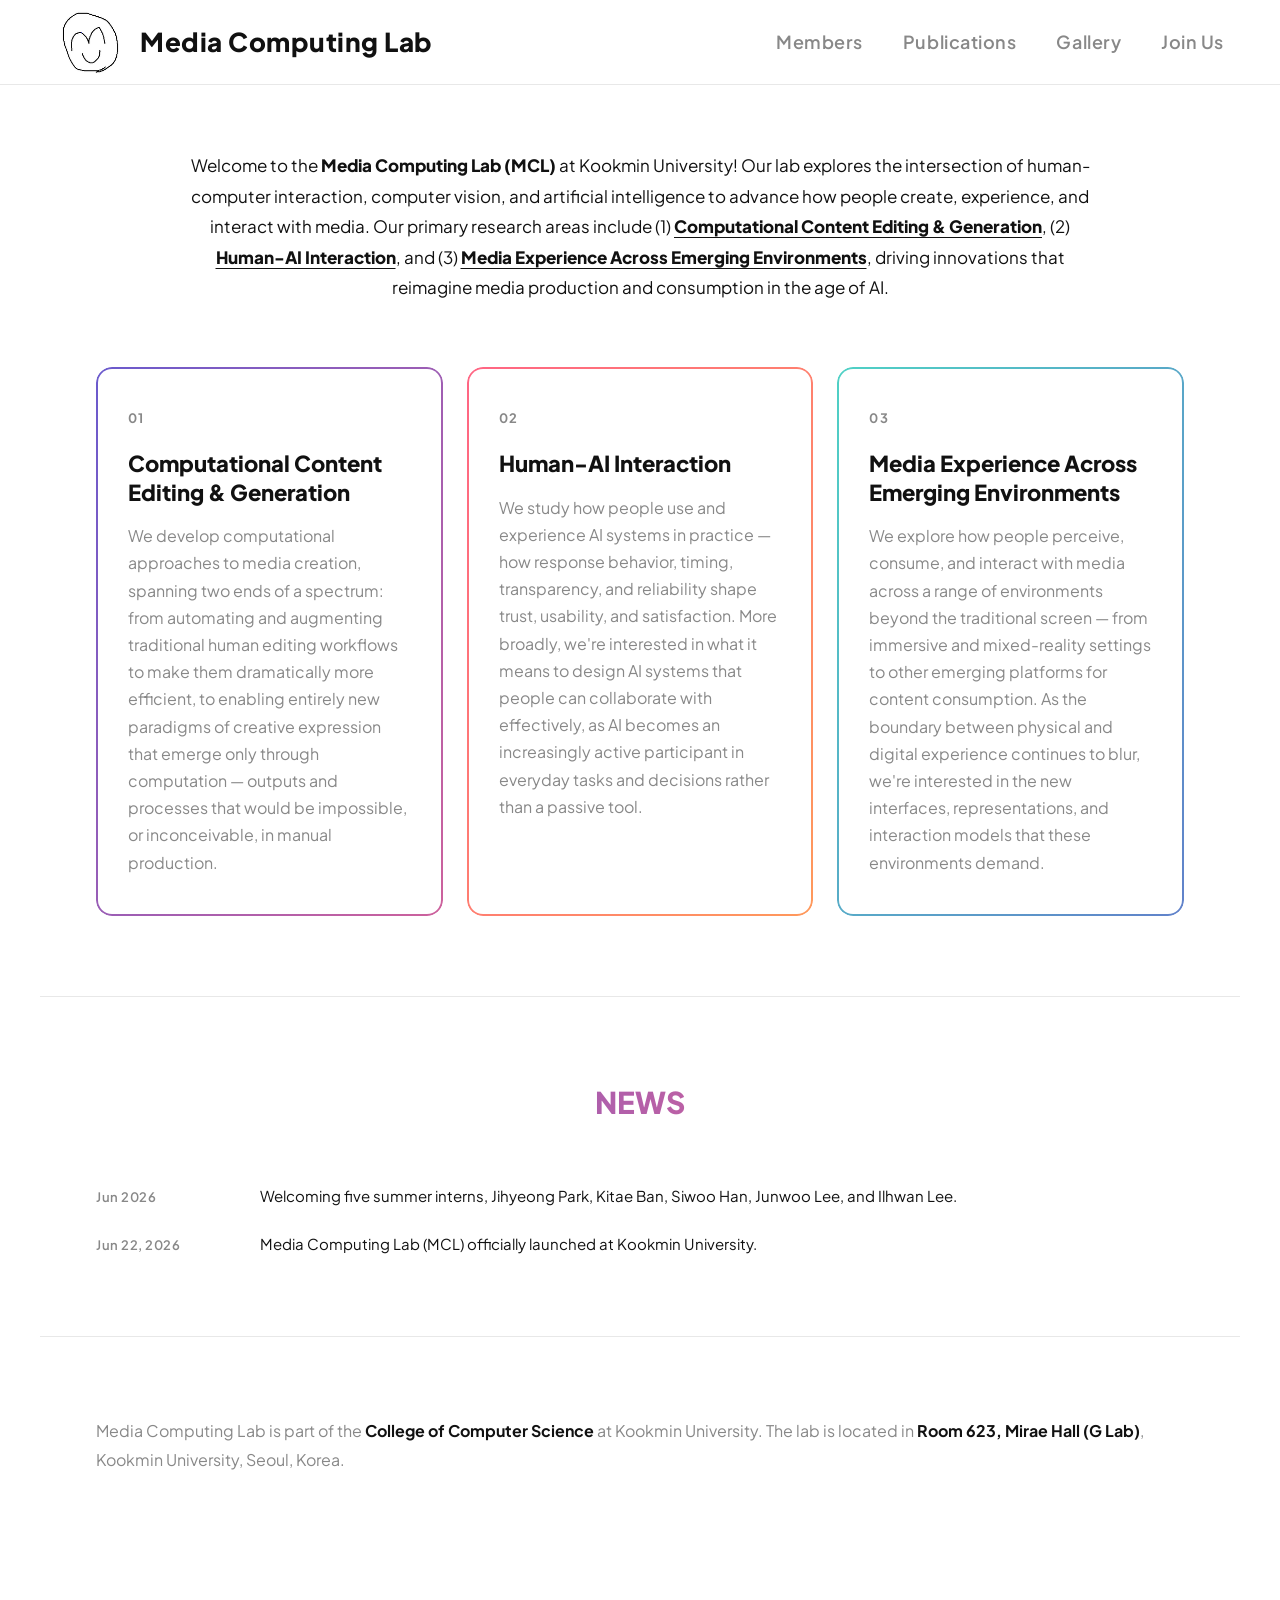
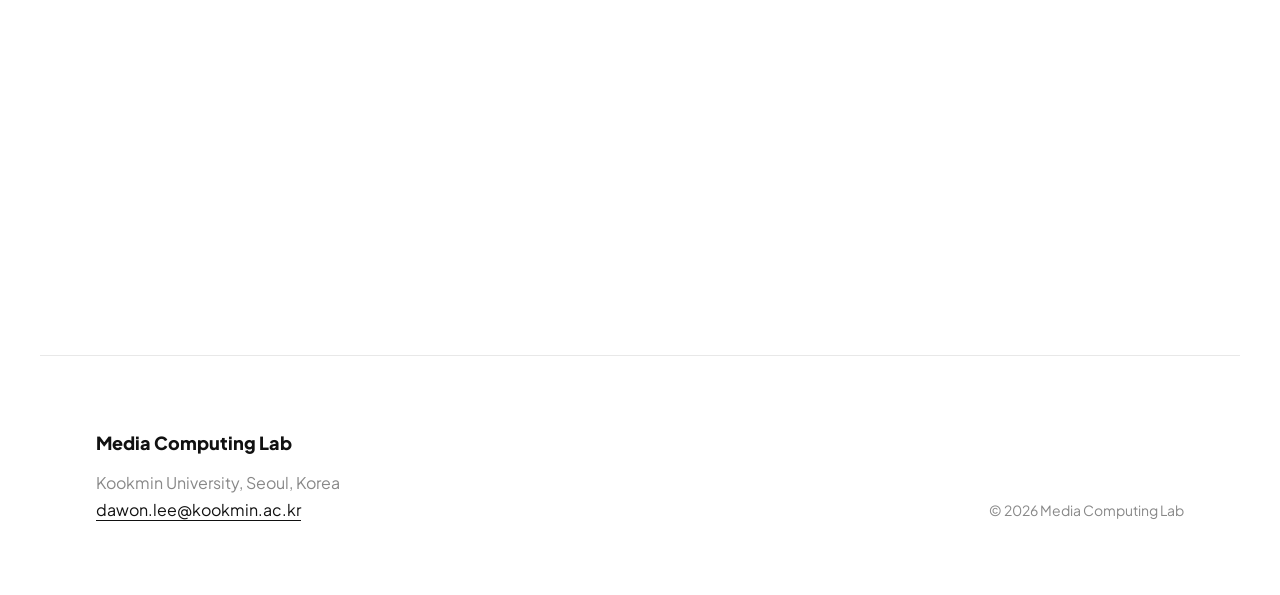
==== commit 396cf610: "Refine news text for clarity" ====
--- a/index.html
+++ b/index.html
@@ -52,7 +52,7 @@
                                                                           <ul class="news-list">
                                                                               <li class="news-item">
                                                                                 <span class="news-date">Jun 2026</span>
-                                                                                      <span class="news-text">Welcoming five summer interns for 2026: Jihyeong Park, Kitae Ban, Siwoo Han, Junwoo Lee, and Ilhwan Lee.</span>
+                                                                                      <span class="news-text">Welcoming five summer interns, Jihyeong Park, Kitae Ban, Siwoo Han, Junwoo Lee, and Ilhwan Lee.</span>
                                                                                           </li>
                                                                                           <li class="news-item">
                                                                                             <span class="news-date">Jun 22, 2026</span>
--- a/styles.css
+++ b/styles.css
@@ -1,106 +1,106 @@
 *, *::before, *::after { box-sizing: border-box; margin: 0; padding: 0; }
 
 :root {
-    --black: #111;
-    --gray: #888;
-    --light-gray: #f5f5f5;
-    --border: #e8e8e8;
-    --white: #fff;
-    --grad: linear-gradient(90deg, #6a5acd, #ff6584);
+      --black: #111;
+      --gray: #888;
+      --light-gray: #f5f5f5;
+      --border: #e8e8e8;
+      --white: #fff;
+      --grad: linear-gradient(90deg, #6a5acd, #ff6584);
 }
 
 html { scroll-behavior: smooth; }
 
 body {
-    font-family: 'Plus Jakarta Sans', sans-serif;
-    color: var(--black);
-    background: var(--white);
-    font-size: 18px;
-    line-height: 1.7;
+      font-family: 'Plus Jakarta Sans', sans-serif;
+      color: var(--black);
+      background: var(--white);
+      font-size: 18px;
+      line-height: 1.7;
 }
 
 hr {
-    border: none;
-    border-top: 1px solid var(--border);
-    margin: 0;
+      border: none;
+      border-top: 1px solid var(--border);
+      margin: 0;
 }
 
 .gradient-text {
-    background: var(--grad);
-    -webkit-background-clip: text;
-    background-clip: text;
-    color: transparent;
+      background: var(--grad);
+      -webkit-background-clip: text;
+      background-clip: text;
+      color: transparent;
 }
 
 /* NAV */
 nav {
-    position: fixed;
-    top: 0; left: 0; right: 0;
-    z-index: 100;
-    background: rgba(255,255,255,0.92);
-    backdrop-filter: blur(8px);
-    border-bottom: 1px solid var(--border);
-    padding: 8px 56px;
-    display: flex;
-    align-items: center;
-    justify-content: space-between;
+      position: fixed;
+      top: 0; left: 0; right: 0;
+      z-index: 100;
+      background: rgba(255,255,255,0.92);
+      backdrop-filter: blur(8px);
+      border-bottom: 1px solid var(--border);
+      padding: 8px 56px;
+      display: flex;
+      align-items: center;
+      justify-content: space-between;
 }
 
 .nav-logo {
-    display: flex;
-    align-items: center;
-    gap: 16px;
-    font-weight: 800;
-    font-size: 26px;
-    letter-spacing: 0.02em;
-    text-decoration: none;
-    color: var(--black);
+      display: flex;
+      align-items: center;
+      gap: 16px;
+      font-weight: 800;
+      font-size: 26px;
+      letter-spacing: 0.02em;
+      text-decoration: none;
+      color: var(--black);
 }
 
 .nav-logo img {
-    height: 68px;
-    width: 68px;
-    object-fit: contain;
-    display: block;
+      height: 68px;
+      width: 68px;
+      object-fit: contain;
+      display: block;
 }
 
 .nav-links {
-    display: flex;
-    gap: 40px;
-    list-style: none;
+      display: flex;
+      gap: 40px;
+      list-style: none;
 }
 
 .nav-links a {
-    text-decoration: none;
-    color: var(--gray);
-    font-size: 18px;
-    font-weight: 600;
-    letter-spacing: 0.03em;
-    transition: color 0.2s;
+      text-decoration: none;
+      color: var(--gray);
+      font-size: 18px;
+      font-weight: 600;
+      letter-spacing: 0.03em;
+      transition: color 0.2s;
 }
 
 .nav-links a:hover { color: var(--black); }
 
 .nav-toggle {
-    display: none;
-    flex-direction: column;
-    justify-content: center;
-    gap: 6px;
-    width: 36px;
-    height: 36px;
-    background: none;
-    border: none;
-    cursor: pointer;
-    padding: 0;
+      display: none;
+      flex-direction: column;
+      justify-content: center;
+      gap: 6px;
+      width: 36px;
+      height: 36px;
+      background: none;
+      border: none;
+      cursor: pointer;
+      padding: 0;
 }
 
 .nav-toggle span {
-    display: block;
-    width: 100%;
-    height: 3px;
-    background: var(--black);
-    border-radius: 2px;
-    transition: transform 0.25s, opacity 0.25s;
+      display: block;
+      width: 100%;
+      height: 3px;
+      background: var(--black);
+      border-radius: 2px;
+      transition: transform 0.25s, opacity 0.25s;
 }
 
 .nav-toggle.active span:nth-child(1) { transform: translateY(9px) rotate(45deg); }
@@ -109,144 +109,144 @@
 
 /* SECTIONS */
 section {
-    padding: 80px 56px;
-    max-width: 1200px;
-    margin: 0 auto;
+      padding: 80px 56px;
+      max-width: 1200px;
+      margin: 0 auto;
 }
 
 section:first-of-type { padding-top: 150px; }
 
 .section-label {
-    font-size: 13px;
-    font-weight: 700;
-    letter-spacing: 0.14em;
-    color: var(--gray);
-    text-transform: uppercase;
-    margin-bottom: 48px;
+      font-size: 13px;
+      font-weight: 700;
+      letter-spacing: 0.14em;
+      color: var(--gray);
+      text-transform: uppercase;
+      margin-bottom: 48px;
 }
 
 /* RESEARCH / WELCOME */
 .welcome-text {
-    font-size: 17px;
-    color: var(--black);
-    line-height: 1.8;
-    max-width: 920px;
-    margin: 0 auto 64px;
-    text-align: center;
+      font-size: 17px;
+      color: var(--black);
+      line-height: 1.8;
+      max-width: 920px;
+      margin: 0 auto 64px;
+      text-align: center;
 }
 
 .welcome-text strong { font-weight: 800; }
 .welcome-text .area-title { font-weight: 800; text-decoration: underline; text-underline-offset: 4px; }
 
 .research-grid {
-    display: grid;
-    grid-template-columns: repeat(3, 1fr);
-    gap: 24px;
+      display: grid;
+      grid-template-columns: repeat(3, 1fr);
+      gap: 24px;
 }
 
 .research-card {
-    position: relative;
-    background: var(--white);
-    border-radius: 16px;
-    padding: 40px 32px;
-    z-index: 1;
+      position: relative;
+      background: var(--white);
+      border-radius: 16px;
+      padding: 40px 32px;
+      z-index: 1;
 }
 
 .research-card::before {
-    content: "";
-    position: absolute;
-    inset: 0;
-    border-radius: inherit;
-    padding: 2px;
-    background-size: 300% 300%;
-    animation: gradientMove 3.5s ease infinite;
-    -webkit-mask: linear-gradient(#fff 0 0) content-box, linear-gradient(#fff 0 0);
-    -webkit-mask-composite: xor;
-    mask-composite: exclude;
-    z-index: -1;
+      content: "";
+      position: absolute;
+      inset: 0;
+      border-radius: inherit;
+      padding: 2px;
+      background-size: 300% 300%;
+      animation: gradientMove 3.5s ease infinite;
+      -webkit-mask: linear-gradient(#fff 0 0) content-box, linear-gradient(#fff 0 0);
+      -webkit-mask-composite: xor;
+      mask-composite: exclude;
+      z-index: -1;
 }
 
 .research-card:nth-child(1)::before {
-    background-image: linear-gradient(120deg, #6a5acd, #ff6584, #6a5acd);
-    animation-delay: 0s;
+      background-image: linear-gradient(120deg, #6a5acd, #ff6584, #6a5acd);
+      animation-delay: 0s;
 }
 
 .research-card:nth-child(2)::before {
-    background-image: linear-gradient(120deg, #ff6584, #ffb347, #ff6584);
-    animation-delay: -1.2s;
-    animation-direction: reverse;
+      background-image: linear-gradient(120deg, #ff6584, #ffb347, #ff6584);
+      animation-delay: -1.2s;
+      animation-direction: reverse;
 }
 
 .research-card:nth-child(3)::before {
-    background-image: linear-gradient(120deg, #4fd1c5, #6a5acd, #4fd1c5);
-    animation-delay: -2.4s;
+      background-image: linear-gradient(120deg, #4fd1c5, #6a5acd, #4fd1c5);
+      animation-delay: -2.4s;
 }
 
 @keyframes gradientMove {
-    0% { background-position: 0% 50%; }
-    50% { background-position: 100% 50%; }
-    100% { background-position: 0% 50%; }
+      0% { background-position: 0% 50%; }
+      50% { background-position: 100% 50%; }
+      100% { background-position: 0% 50%; }
 }
 
 .research-num {
-    font-size: 13px;
-    font-weight: 700;
-    color: var(--gray);
-    letter-spacing: 0.1em;
-    margin-bottom: 20px;
+      font-size: 13px;
+      font-weight: 700;
+      color: var(--gray);
+      letter-spacing: 0.1em;
+      margin-bottom: 20px;
 }
 
 .research-title {
-    font-size: 22px;
-    font-weight: 800;
-    line-height: 1.3;
-    margin-bottom: 16px;
+      font-size: 22px;
+      font-weight: 800;
+      line-height: 1.3;
+      margin-bottom: 16px;
 }
 
 .research-desc {
-    font-size: 16px;
-    color: var(--gray);
-    line-height: 1.7;
+      font-size: 16px;
+      color: var(--gray);
+      line-height: 1.7;
 }
 
 /* NEWS */
 #news { border-top: 1px solid var(--border); }
 
 .news-title {
-    text-align: center;
-    font-size: 30px;
-    font-weight: 800;
-    margin-bottom: 56px;
+      text-align: center;
+      font-size: 30px;
+      font-weight: 800;
+      margin-bottom: 56px;
 }
 
 .news-list {
-    list-style: none;
-    display: flex;
-    flex-direction: column;
-    gap: 24px;
-    width: 100%;
+      list-style: none;
+      display: flex;
+      flex-direction: column;
+      gap: 24px;
+      width: 100%;
 }
 
 .news-item {
-    display: grid;
-    grid-template-columns: 140px 1fr;
-    gap: 24px;
-    align-items: baseline;
+      display: grid;
+      grid-template-columns: 140px 1fr;
+      gap: 24px;
+      align-items: baseline;
 }
 
 .news-date {
-    font-size: 13px;
-    font-weight: 600;
-    letter-spacing: 0.04em;
-    color: var(--gray);
-    white-space: nowrap;
+      font-size: 13px;
+      font-weight: 600;
+      letter-spacing: 0.04em;
+      color: var(--gray);
+      white-space: nowrap;
 }
 
 .news-text {
-    font-size: 15px;
-    font-weight: 400;
-    color: var(--black);
-    line-height: 1.6;
+      font-size: 15px;
+      font-weight: 400;
+      color: var(--black);
+      line-height: 1.6;
 }
 
 /* PUBLICATIONS */
@@ -255,68 +255,68 @@
 .pub-list { display: flex; flex-direction: column; gap: 0; }
 
 .pub-item {
-    display: grid;
-    grid-template-columns: 300px 1fr;
-    gap: 48px;
-    padding: 48px 0;
-    border-bottom: 1px solid var(--border);
-    align-items: start;
+      display: grid;
+      grid-template-columns: 300px 1fr;
+      gap: 48px;
+      padding: 48px 0;
+      border-bottom: 1px solid var(--border);
+      align-items: start;
 }
 
 .pub-img {
-    width: 300px;
-    height: 190px;
-    object-fit: cover;
-    background: var(--light-gray);
-    display: block;
+      width: 300px;
+      height: 190px;
+      object-fit: cover;
+      background: var(--light-gray);
+      display: block;
 }
 
 .pub-img-placeholder {
-    width: 300px;
-    height: 190px;
-    background: var(--light-gray);
+      width: 300px;
+      height: 190px;
+      background: var(--light-gray);
 }
 
 .pub-title {
-    font-size: 21px;
-    font-weight: 700;
-    line-height: 1.4;
-    margin-bottom: 12px;
+      font-size: 21px;
+      font-weight: 700;
+      line-height: 1.4;
+      margin-bottom: 12px;
 }
 
 .pub-title a {
-    text-decoration: none;
-    color: var(--black);
+      text-decoration: none;
+      color: var(--black);
 }
 
 .pub-title a:hover { text-decoration: underline; }
 
 .pub-authors {
-    font-size: 16px;
-    color: var(--gray);
-    margin-bottom: 16px;
+      font-size: 16px;
+      color: var(--gray);
+      margin-bottom: 16px;
 }
 
 .pub-authors strong { color: var(--black); font-weight: 600; }
 
 .pub-venue {
-    font-size: 15px;
-    font-weight: 800;
-    letter-spacing: 0.06em;
-    text-transform: uppercase;
-    margin-bottom: 12px;
+      font-size: 15px;
+      font-weight: 800;
+      letter-spacing: 0.06em;
+      text-transform: uppercase;
+      margin-bottom: 12px;
 }
 
 .pub-links { display: flex; gap: 12px; }
 
 .pub-link {
-    font-size: 14px;
-    font-weight: 600;
-    letter-spacing: 0.04em;
-    color: var(--black);
-    text-decoration: none;
-    border-bottom: 1px solid var(--black);
-    padding-bottom: 1px;
+      font-size: 14px;
+      font-weight: 600;
+      letter-spacing: 0.04em;
+      color: var(--black);
+      text-decoration: none;
+      border-bottom: 1px solid var(--black);
+      padding-bottom: 1px;
 }
 
 .pub-link:hover { opacity: 0.5; }
@@ -325,59 +325,59 @@
 #members { border-top: 1px solid var(--border); }
 
 .members-section-title {
-    font-size: 15px;
-    font-weight: 700;
-    letter-spacing: 0.1em;
-    text-transform: uppercase;
-    color: var(--gray);
-    margin-bottom: 32px;
+      font-size: 15px;
+      font-weight: 700;
+      letter-spacing: 0.1em;
+      text-transform: uppercase;
+      color: var(--gray);
+      margin-bottom: 32px;
 }
 
 .pi-card {
-    display: flex;
-    gap: 32px;
-    align-items: flex-start;
-    margin-bottom: 56px;
+      display: flex;
+      gap: 32px;
+      align-items: flex-start;
+      margin-bottom: 56px;
 }
 
 .member-photo {
-    width: 160px;
-    aspect-ratio: 1;
-    background: var(--light-gray);
-    flex-shrink: 0;
+      width: 160px;
+      aspect-ratio: 1;
+      background: var(--light-gray);
+      flex-shrink: 0;
 }
 
 .member-photo img {
-    width: 100%;
-    height: 100%;
-    object-fit: cover;
+      width: 100%;
+      height: 100%;
+      object-fit: cover;
 }
 
 .pi-info .member-name { font-size: 24px; }
 .pi-info .member-role { font-size: 16px; margin-bottom: 10px; }
 
 .member-name {
-    font-size: 18px;
-    font-weight: 700;
-    margin-bottom: 4px;
+      font-size: 18px;
+      font-weight: 700;
+      margin-bottom: 4px;
 }
 
 .member-role {
-    font-size: 14px;
-    color: var(--gray);
-    margin-bottom: 8px;
+      font-size: 14px;
+      color: var(--gray);
+      margin-bottom: 8px;
 }
 
 .member-links {
-    display: flex;
-    flex-wrap: wrap;
-    gap: 12px;
-    font-size: 13px;
+      display: flex;
+      flex-wrap: wrap;
+      gap: 12px;
+      font-size: 13px;
 }
 
 .member-links a {
-    color: var(--black);
-    text-decoration: none;
+      color: var(--black);
+      text-decoration: none;
 }
 
 .member-links a:hover { opacity: 0.5; }
@@ -385,28 +385,28 @@
 .members-hr { margin: 56px 0; }
 
 .researchers-grid {
-    display: grid;
-    grid-template-columns: repeat(2, 1fr);
-    gap: 40px 56px;
+      display: grid;
+      grid-template-columns: repeat(2, 1fr);
+      gap: 40px 56px;
 }
 
 .researcher-card {
-    display: flex;
-    gap: 20px;
-    align-items: flex-start;
+      display: flex;
+      gap: 20px;
+      align-items: flex-start;
 }
 
 .researcher-card .member-photo {
-    width: 110px;
-    height: 110px;
+      width: 160px;
+      height: 160px;
 }
 
 .researcher-bullets {
-    padding-left: 18px;
-    font-size: 14px;
-    color: var(--gray);
-    line-height: 1.7;
-    margin-top: 8px;
+      padding-left: 18px;
+      font-size: 14px;
+      color: var(--gray);
+      line-height: 1.7;
+      margin-top: 8px;
 }
 
 .researcher-bullets li { margin-bottom: 4px; }
@@ -415,16 +415,16 @@
 #recruiting { border-top: 1px solid var(--border); }
 
 .recruit-text {
-    font-size: 16px;
-    line-height: 1.8;
-    max-width: 900px;
+      font-size: 16px;
+      line-height: 1.8;
+      max-width: 900px;
 }
 
 .recruit-text a {
-    color: var(--black);
-    font-weight: 700;
-    text-decoration: none;
-    border-bottom: 2px solid var(--black);
+      color: var(--black);
+      font-weight: 700;
+      text-decoration: none;
+      border-bottom: 2px solid var(--black);
 }
 
 .recruit-text a:hover { opacity: 0.5; }
@@ -433,125 +433,123 @@
 #gallery { border-top: 1px solid var(--border); }
 
 .gallery-event {
-    text-align: center;
-    padding: 64px 0;
+      text-align: center;
+      padding: 64px 0;
 }
 
 .gallery-event:first-child { padding-top: 0; }
 
 .gallery-event-title {
-    font-size: 19px;
-    font-weight: 800;
-    margin-bottom: 32px;
+      font-size: 19px;
+      font-weight: 800;
+      margin-bottom: 32px;
 }
 
 .gallery-event-photos {
-    display: flex;
-    justify-content: center;
-    flex-wrap: wrap;
-    gap: 16px;
-    margin-bottom: 28px;
+      display: flex;
+      justify-content: center;
+      flex-wrap: wrap;
+      gap: 16px;
+      margin-bottom: 28px;
 }
 
 .gallery-event-photo {
-    width: 260px;
-    height: 190px;
-    background: var(--light-gray);
-    overflow: hidden;
+      width: 260px;
+      height: 190px;
+      background: var(--light-gray);
+      overflow: hidden;
 }
 
 .gallery-event-photo img {
-    width: 100%;
-    height: 100%;
-    object-fit: cover;
-    display: block;
+      width: 100%;
+      height: 100%;
+      object-fit: cover;
+      display: block;
 }
 
 .gallery-event-desc {
-    font-size: 15px;
-    color: var(--gray);
-    max-width: 640px;
-    margin: 0 auto;
-    line-height: 1.7;
+      font-size: 15px;
+      color: var(--gray);
+      max-width: 640px;
+      margin: 0 auto;
+      line-height: 1.7;
 }
 
 /* LAB INFO / MAP */
 #lab-info { border-top: 1px solid var(--border); }
 
 .lab-info-text {
-    font-size: 16px;
-    color: var(--gray);
-    line-height: 1.8;
-    margin-bottom: 32px;
+      font-size: 16px;
+      color: var(--gray);
+      line-height: 1.8;
+      margin-bottom: 32px;
 }
 
 .lab-info-text strong { color: var(--black); }
 
 .lab-map {
-    width: 100%;
-    height: 360px;
-    border: none;
-    filter: grayscale(20%);
+      width: 100%;
+      height: 360px;
+      border: none;
+      filter: grayscale(20%);
 }
 
 /* CONTACT / FOOTER */
 footer {
-    border-top: 1px solid var(--border);
-    padding: 72px 56px;
-    display: flex;
-    justify-content: space-between;
-    align-items: flex-end;
-    max-width: 1200px;
-    margin: 0 auto;
+      border-top: 1px solid var(--border);
+      padding: 72px 56px;
+      display: flex;
+      justify-content: space-between;
+      align-items: flex-end;
+      max-width: 1200px;
+      margin: 0 auto;
 }
 
 .footer-left h2 {
-    font-size: 18px;
-    font-weight: 800;
-    margin-bottom: 10px;
+      font-size: 18px;
+      font-weight: 800;
+      margin-bottom: 10px;
 }
 
 .footer-left p {
-    font-size: 16px;
-    color: var(--gray);
-    line-height: 1.7;
+      font-size: 16px;
+      color: var(--gray);
+      line-height: 1.7;
 }
 
 .footer-left a {
-    color: var(--black);
-    text-decoration: none;
-    border-bottom: 1px solid var(--black);
+      color: var(--black);
+      text-decoration: none;
+      border-bottom: 1px solid var(--black);
 }
 
 .footer-right {
-    font-size: 14px;
-    color: var(--gray);
-    text-align: right;
+      font-size: 14px;
+      color: var(--gray);
+      text-align: right;
 }
 
 /* MOBILE */
 @media (max-width: 900px) {
-    nav { height: 64px; padding: 0 20px; }
-    .nav-logo img { height: 44px; width: 44px; }
-    .nav-logo { font-size: 18px; gap: 10px; }
+      nav { height: 64px; padding: 0 20px; }
+      .nav-logo img { height: 44px; width: 44px; }
+      .nav-logo { font-size: 18px; gap: 10px; }
 
   .nav-toggle { display: flex; }
 
   .nav-links {
-        display: none;
-        position: fixed;
-        top: 64px;
-        left: 0;
-        right: 0;
-        bottom: 0;
-        background: var(--white);
-        flex-direction: column;
-        align-items: center;
-        justify-content: flex-start;
-        gap: 28px;
-        padding: 40px 0;
-        overflow-y: auto;
-        border-top: 1px solid var(--border);
+          display: none;
+          position: fixed;
+          top: 64px;
+          left: 0;
+          right: 0;
+          background: var(--white);
+          flex-direction: column;
+          align-items: center;
+          justify-content: center;
+          gap: 24px;
+          padding: 32px 0;
+          border-top: 1px solid var(--border);
   }
 
   .nav-links.open { display: flex; }
@@ -559,14 +557,14 @@
   .nav-links a { font-size: 20px; }
 
   section { padding: 64px 24px; }
-    section:first-of-type { padding-top: 100px; }
-    .research-grid { grid-template-columns: 1fr; }
-    .pub-item { grid-template-columns: 1fr; }
-    .pub-img, .pub-img-placeholder { width: 100%; height: 200px; }
-    .pi-card { flex-direction: column; }
-    .researchers-grid { grid-template-columns: 1fr; }
-    .news-item { grid-template-columns: 1fr; gap: 6px; }
-    .gallery-event-photo { width: 100%; max-width: 320px; height: 220px; }
-    footer { flex-direction: column; gap: 24px; align-items: flex-start; }
-    .footer-right { text-align: left; }
-}
+      section:first-of-type { padding-top: 100px; }
+      .research-grid { grid-template-columns: 1fr; }
+      .pub-item { grid-template-columns: 1fr; }
+      .pub-img, .pub-img-placeholder { width: 100%; height: 200px; }
+      .pi-card { flex-direction: column; }
+      .researchers-grid { grid-template-columns: 1fr; }
+      .news-item { grid-template-columns: 1fr; gap: 6px; }
+      .gallery-event-photo { width: 100%; max-width: 320px; height: 220px; }
+      footer { flex-direction: column; gap: 24px; align-items: flex-start; }
+      .footer-right { text-align: left; }
+}
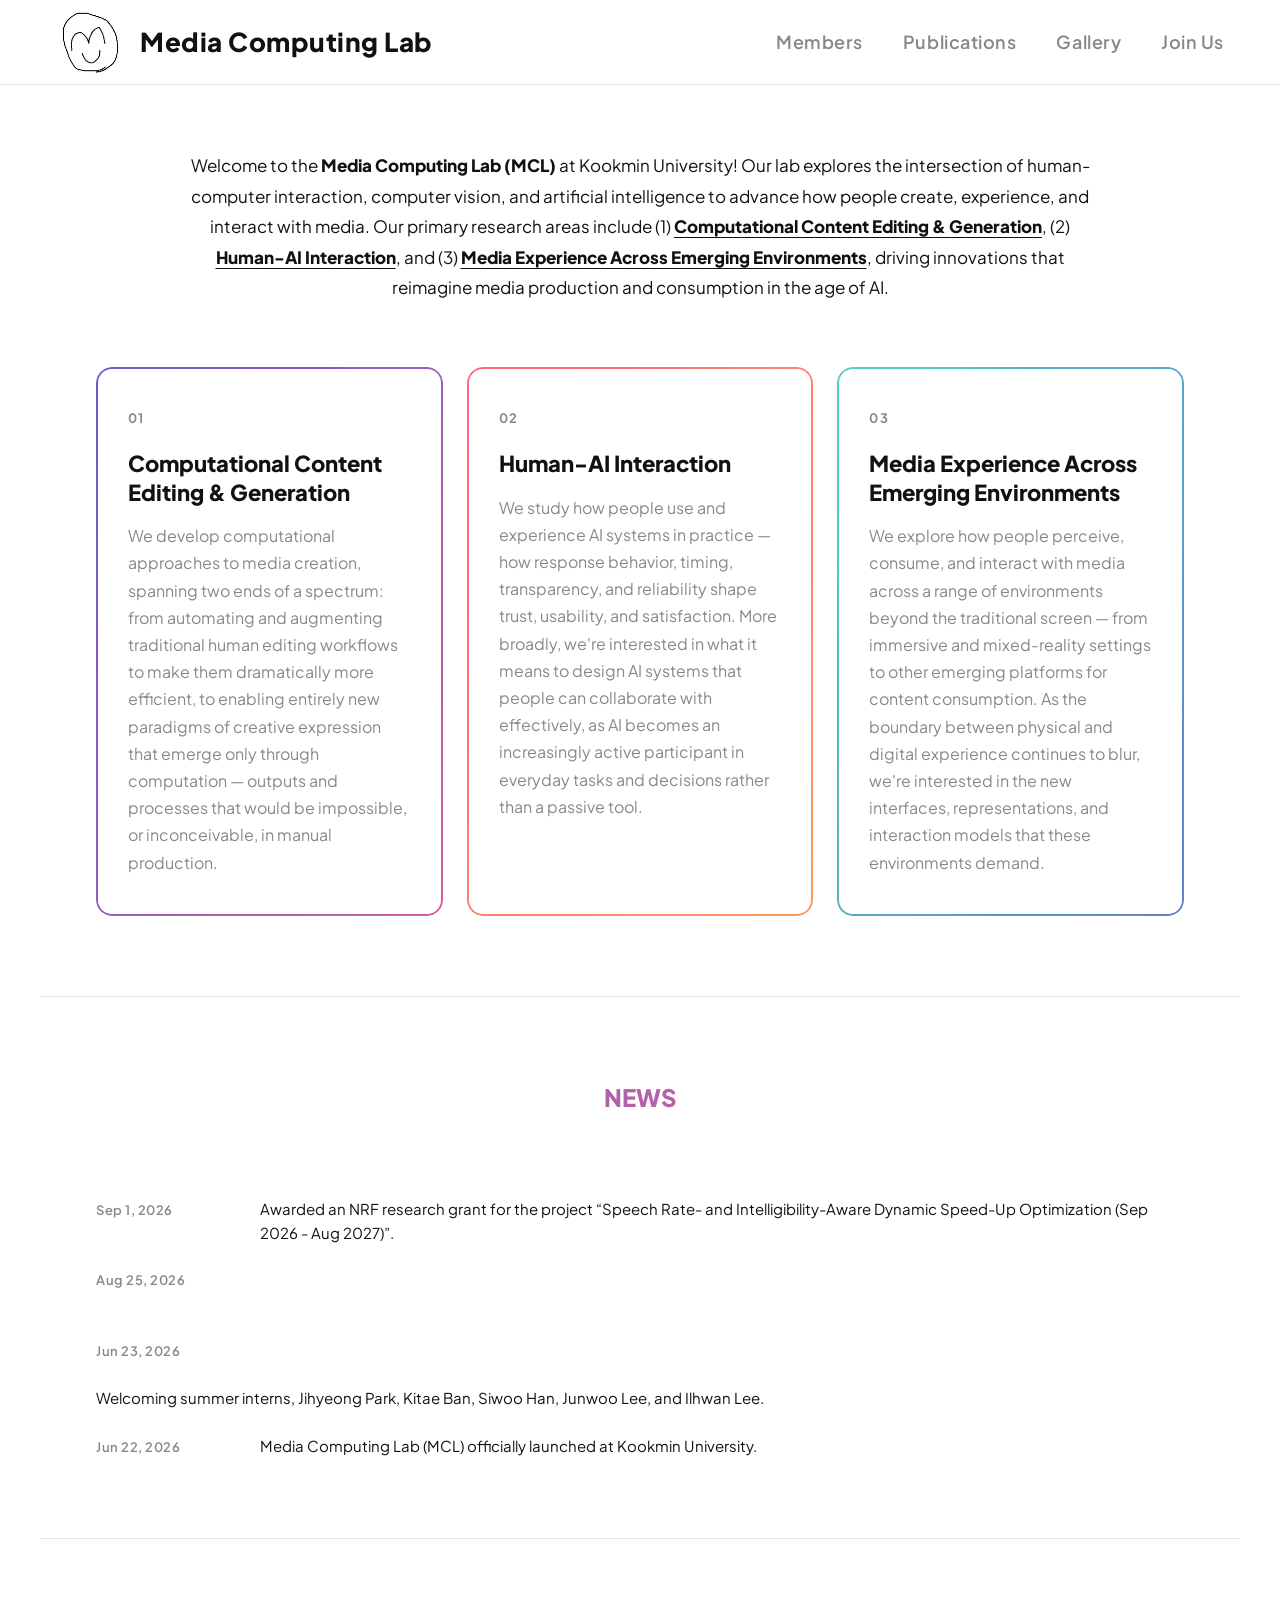
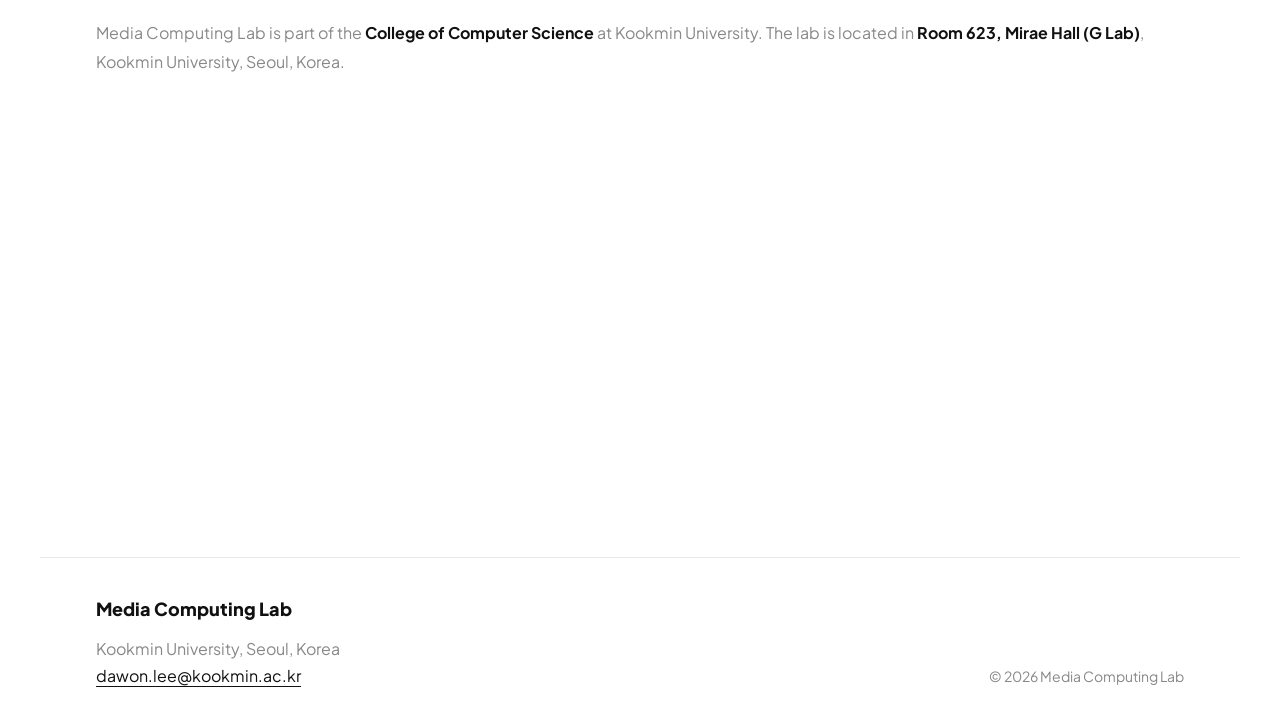
==== commit f374042f: "Update index.html" ====
--- a/index.html
+++ b/index.html
@@ -51,8 +51,15 @@
                                                                           <p class="news-title gradient-text">NEWS</p>
                                                                           <ul class="news-list">
                                                                               <li class="news-item">
-                                                                                <span class="news-date">Jun 2026</span>
-                                                                                      <span class="news-text">Welcoming five summer interns, Jihyeong Park, Kitae Ban, Siwoo Han, Junwoo Lee, and Ilhwan Lee.</span>
+                                                                                <li class="news-item">
+                                                                                <span class="news-date">Sep 1, 2026</span>
+                                                                                      <span class="news-text">Awarded an NRF research grant for the project “Speech Rate- and Intelligibility-Aware Dynamic Speed-Up Optimization (Sep 2026 - Aug 2027)”.</span>
+                                                                                          </li>
+                                                                                <span class="news-date">Aug 25, 2026</span>
+                                                                                      <span class="news-text"></span>
+                                                                                          </li>
+                                                                                <span class="news-date">Jun 23, 2026</span>
+                                                                                      <span class="news-text">Welcoming summer interns, Jihyeong Park, Kitae Ban, Siwoo Han, Junwoo Lee, and Ilhwan Lee.</span>
                                                                                           </li>
                                                                                           <li class="news-item">
                                                                                             <span class="news-date">Jun 22, 2026</span>
--- a/styles.css
+++ b/styles.css
@@ -14,7 +14,7 @@
 body {
       font-family: 'Plus Jakarta Sans', sans-serif;
       color: var(--black);
-      background: var(--white);
+  background: var(--white);
       font-size: 18px;
       line-height: 1.7;
 }
@@ -146,7 +146,7 @@
 
 .research-card {
       position: relative;
-      background: var(--white);
+  background: var(--white);
       border-radius: 16px;
       padding: 40px 32px;
       z-index: 1;
@@ -214,7 +214,7 @@
 
 .news-title {
       text-align: center;
-      font-size: 30px;
+          font-size: 24px;
       font-weight: 800;
       margin-bottom: 56px;
 }
@@ -256,7 +256,7 @@
 
 .pub-item {
       display: grid;
-      grid-template-columns: 300px 1fr;
+          grid-template-columns: 380px 1fr;
       gap: 48px;
       padding: 48px 0;
       border-bottom: 1px solid var(--border);
@@ -264,7 +264,7 @@
 }
 
 .pub-img {
-      width: 300px;
+          width: 380px;
       height: 190px;
       object-fit: cover;
       background: var(--light-gray);
@@ -272,7 +272,7 @@
 }
 
 .pub-img-placeholder {
-      width: 300px;
+          width: 380px;
       height: 190px;
       background: var(--light-gray);
 }
@@ -412,7 +412,7 @@
 .researcher-bullets li { margin-bottom: 4px; }
 
 /* RECRUITING */
-#recruiting { border-top: 1px solid var(--border); }
+#recruiting { border-top: 1px solid var(--border); min-height: 50vh; display: flex; align-items: center; }
 
 .recruit-text {
       font-size: 16px;
@@ -448,23 +448,21 @@
 .gallery-event-photos {
       display: flex;
       justify-content: center;
+          align-items: flex-start;
       flex-wrap: wrap;
       gap: 16px;
       margin-bottom: 28px;
 }
 
 .gallery-event-photo {
-      width: 260px;
-      height: 190px;
-      background: var(--light-gray);
-      overflow: hidden;
+        width: 260px;
+        overflow: hidden;
 }
 
 .gallery-event-photo img {
-      width: 100%;
-      height: 100%;
-      object-fit: cover;
-      display: block;
+        width: 100%;
+        height: auto;
+        display: block;
 }
 
 .gallery-event-desc {
@@ -497,7 +495,7 @@
 /* CONTACT / FOOTER */
 footer {
       border-top: 1px solid var(--border);
-      padding: 72px 56px;
+      padding: 36px 56px;
       display: flex;
       justify-content: space-between;
       align-items: flex-end;
@@ -543,13 +541,13 @@
           top: 64px;
           left: 0;
           right: 0;
-          background: var(--white);
+          background: var(--light-gray); box-shadow: 0 12px 24px rgba(0,0,0,0.08);
           flex-direction: column;
           align-items: center;
           justify-content: center;
-          gap: 24px;
-          padding: 32px 0;
-          border-top: 1px solid var(--border);
+                gap: 14px;
+              padding: 16px 0;
+              border-top: 1px solid var(--border);
   }
 
   .nav-links.open { display: flex; }
@@ -564,7 +562,7 @@
       .pi-card { flex-direction: column; }
       .researchers-grid { grid-template-columns: 1fr; }
       .news-item { grid-template-columns: 1fr; gap: 6px; }
-      .gallery-event-photo { width: 100%; max-width: 320px; height: 220px; }
+                  .gallery-event-photo { width: 200px; }
       footer { flex-direction: column; gap: 24px; align-items: flex-start; }
       .footer-right { text-align: left; }
 }
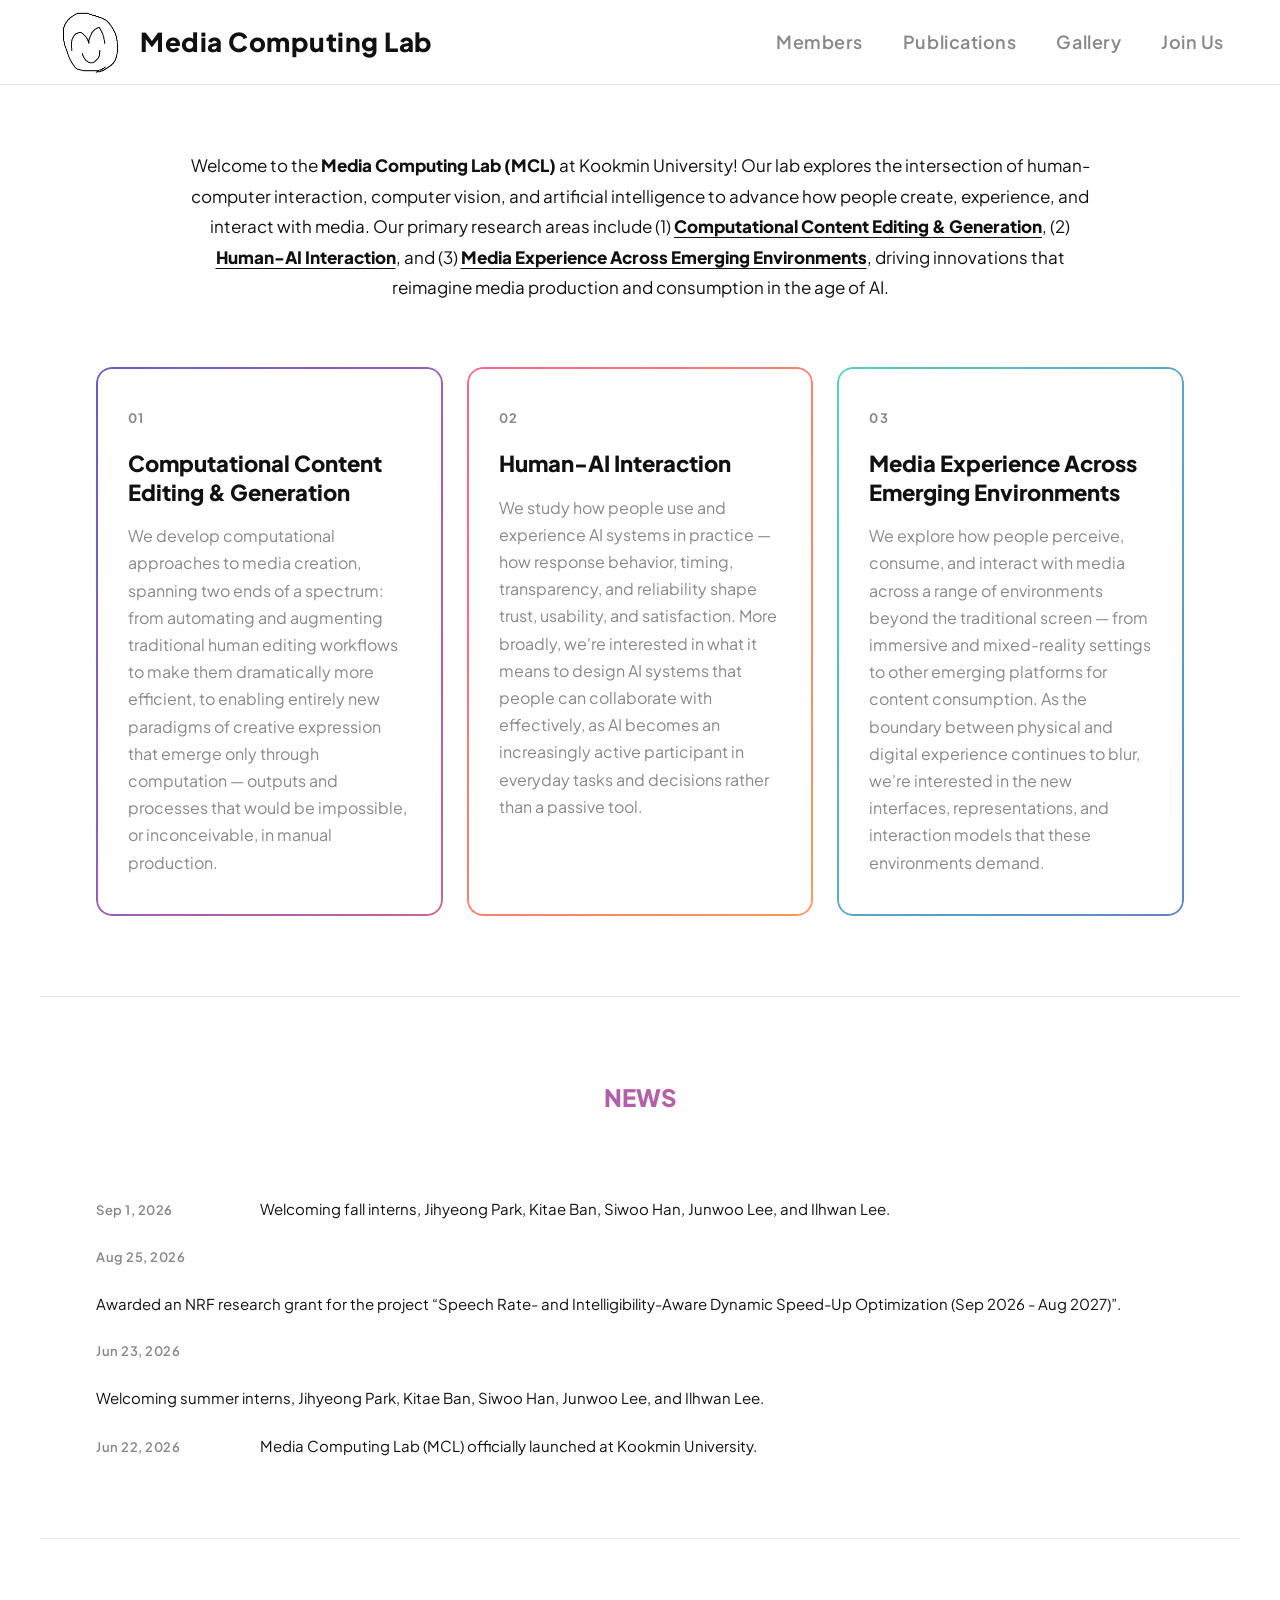
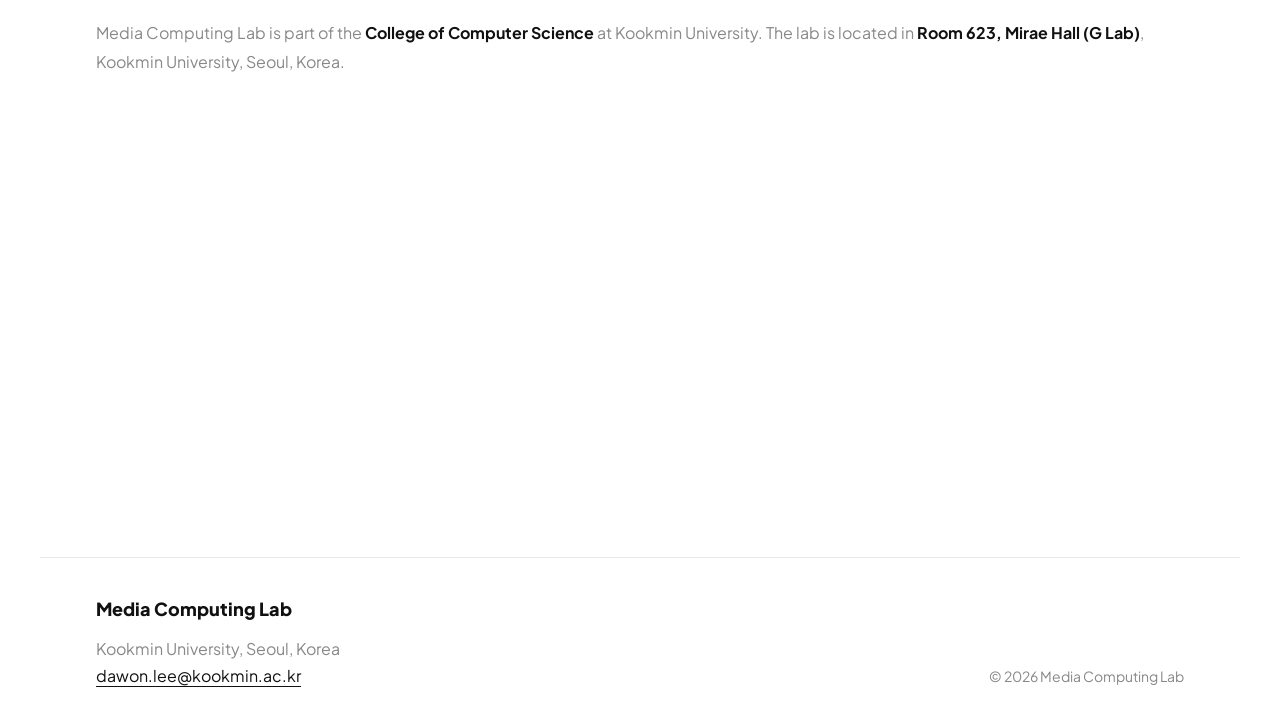
==== commit 68c73eaf: "Update index.html" ====
--- a/index.html
+++ b/index.html
@@ -53,10 +53,10 @@
                                                                               <li class="news-item">
                                                                                 <li class="news-item">
                                                                                 <span class="news-date">Sep 1, 2026</span>
-                                                                                      <span class="news-text">Awarded an NRF research grant for the project “Speech Rate- and Intelligibility-Aware Dynamic Speed-Up Optimization (Sep 2026 - Aug 2027)”.</span>
+                                                                                      <span class="news-text">Welcoming fall interns, Jihyeong Park, Kitae Ban, Siwoo Han, Junwoo Lee, and Ilhwan Lee.</span>
                                                                                           </li>
                                                                                 <span class="news-date">Aug 25, 2026</span>
-                                                                                      <span class="news-text"></span>
+                                                                                      <span class="news-text">Awarded an NRF research grant for the project “Speech Rate- and Intelligibility-Aware Dynamic Speed-Up Optimization (Sep 2026 - Aug 2027)”.</span>
                                                                                           </li>
                                                                                 <span class="news-date">Jun 23, 2026</span>
                                                                                       <span class="news-text">Welcoming summer interns, Jihyeong Park, Kitae Ban, Siwoo Han, Junwoo Lee, and Ilhwan Lee.</span>
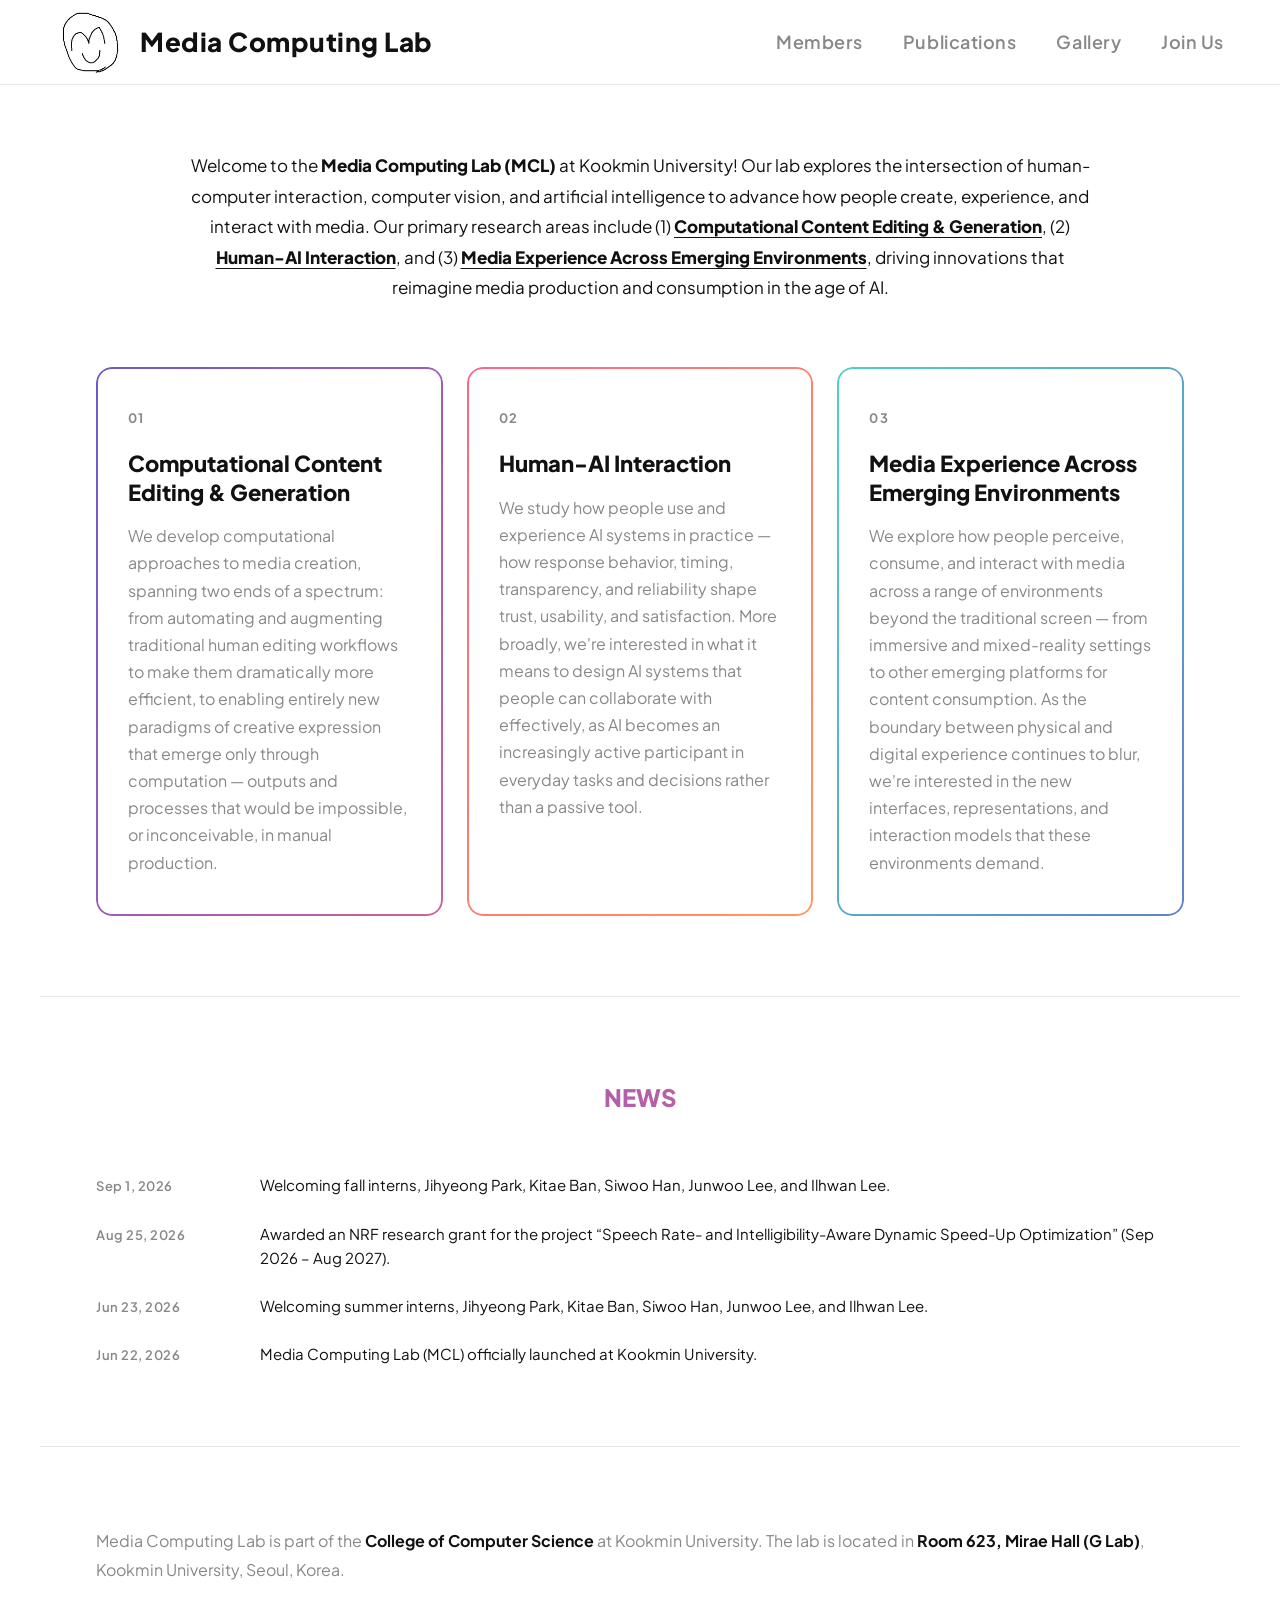
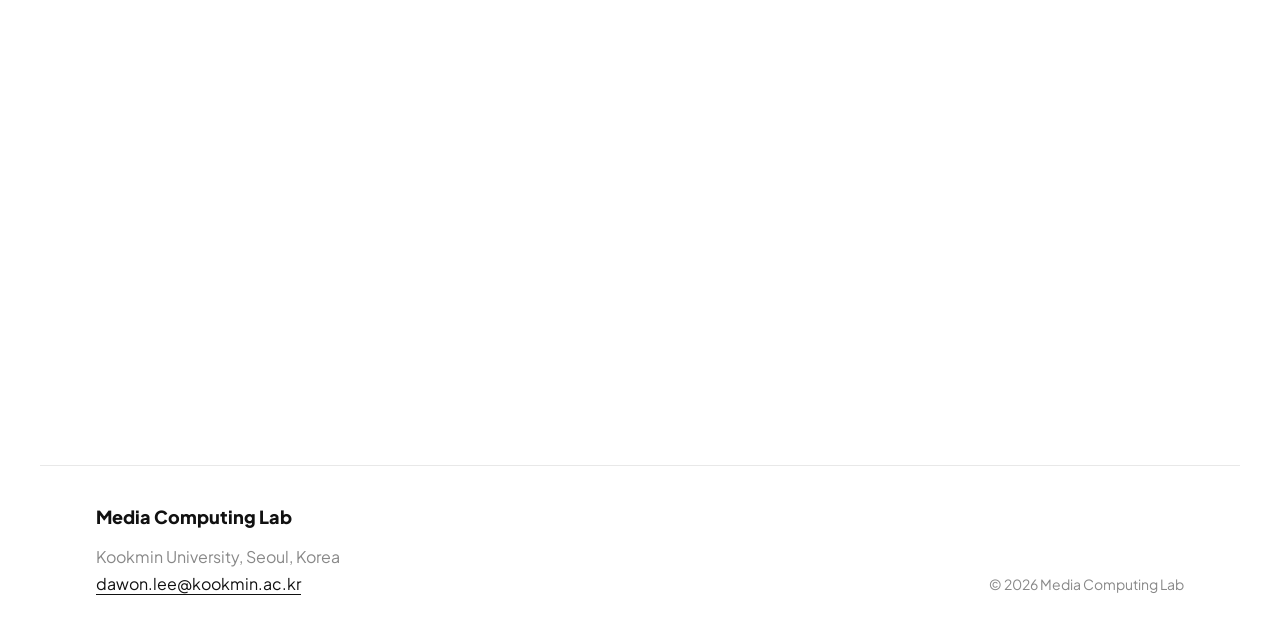
==== commit 3cfd5a89: "Update index.html" ====
--- a/index.html
+++ b/index.html
@@ -50,23 +50,24 @@
                                                                         <section id="news">
                                                                           <p class="news-title gradient-text">NEWS</p>
                                                                           <ul class="news-list">
-                                                                              <li class="news-item">
-                                                                                <li class="news-item">
-                                                                                <span class="news-date">Sep 1, 2026</span>
-                                                                                      <span class="news-text">Welcoming fall interns, Jihyeong Park, Kitae Ban, Siwoo Han, Junwoo Lee, and Ilhwan Lee.</span>
-                                                                                          </li>
-                                                                                <span class="news-date">Aug 25, 2026</span>
-                                                                                      <span class="news-text">Awarded an NRF research grant for the project “Speech Rate- and Intelligibility-Aware Dynamic Speed-Up Optimization (Sep 2026 - Aug 2027)”.</span>
-                                                                                          </li>
-                                                                                <span class="news-date">Jun 23, 2026</span>
-                                                                                      <span class="news-text">Welcoming summer interns, Jihyeong Park, Kitae Ban, Siwoo Han, Junwoo Lee, and Ilhwan Lee.</span>
-                                                                                          </li>
-                                                                                          <li class="news-item">
-                                                                                            <span class="news-date">Jun 22, 2026</span>
-                                                                                                  <span class="news-text">Media Computing Lab (MCL) officially launched at Kookmin University.</span>
-                                                                                                      </li>
-                                                                                                    </ul>
-                                                                                                  </section>
+                                                                            <li class="news-item">
+                                                                              <span class="news-date">Sep 1, 2026</span>
+                                                                              <span class="news-text">Welcoming fall interns, Jihyeong Park, Kitae Ban, Siwoo Han, Junwoo Lee, and Ilhwan Lee.</span>
+                                                                            </li>
+                                                                            <li class="news-item">
+                                                                              <span class="news-date">Aug 25, 2026</span>
+                                                                              <span class="news-text">Awarded an NRF research grant for the project “Speech Rate- and Intelligibility-Aware Dynamic Speed-Up Optimization” (Sep 2026 – Aug 2027).</span>
+                                                                            </li>
+                                                                            <li class="news-item">
+                                                                              <span class="news-date">Jun 23, 2026</span>
+                                                                              <span class="news-text">Welcoming summer interns, Jihyeong Park, Kitae Ban, Siwoo Han, Junwoo Lee, and Ilhwan Lee.</span>
+                                                                            </li>
+                                                                            <li class="news-item">
+                                                                              <span class="news-date">Jun 22, 2026</span>
+                                                                              <span class="news-text">Media Computing Lab (MCL) officially launched at Kookmin University.</span>
+                                                                            </li>
+                                                                          </ul>
+                                                                        </section>
                                                                                                   
                                                                                                   <!-- LAB INFO / MAP -->
                                                                                                   <section id="lab-info">
